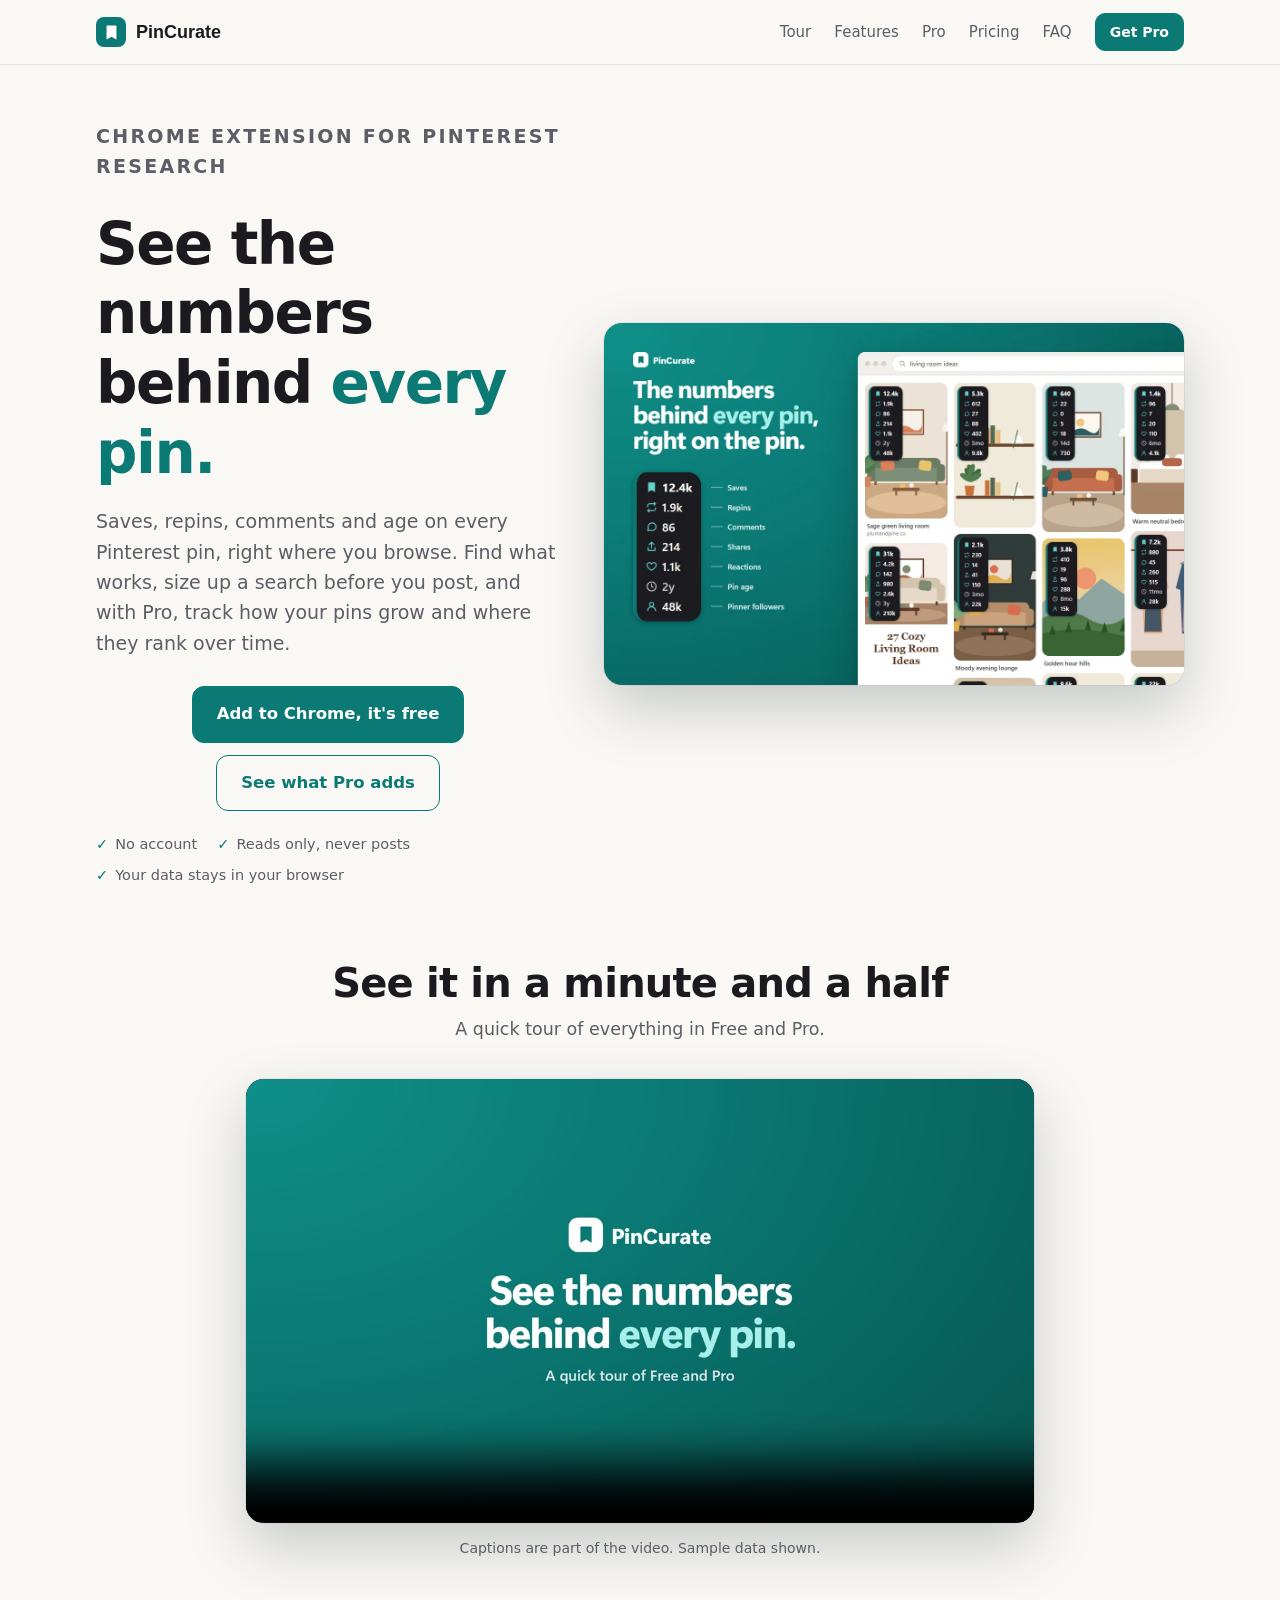
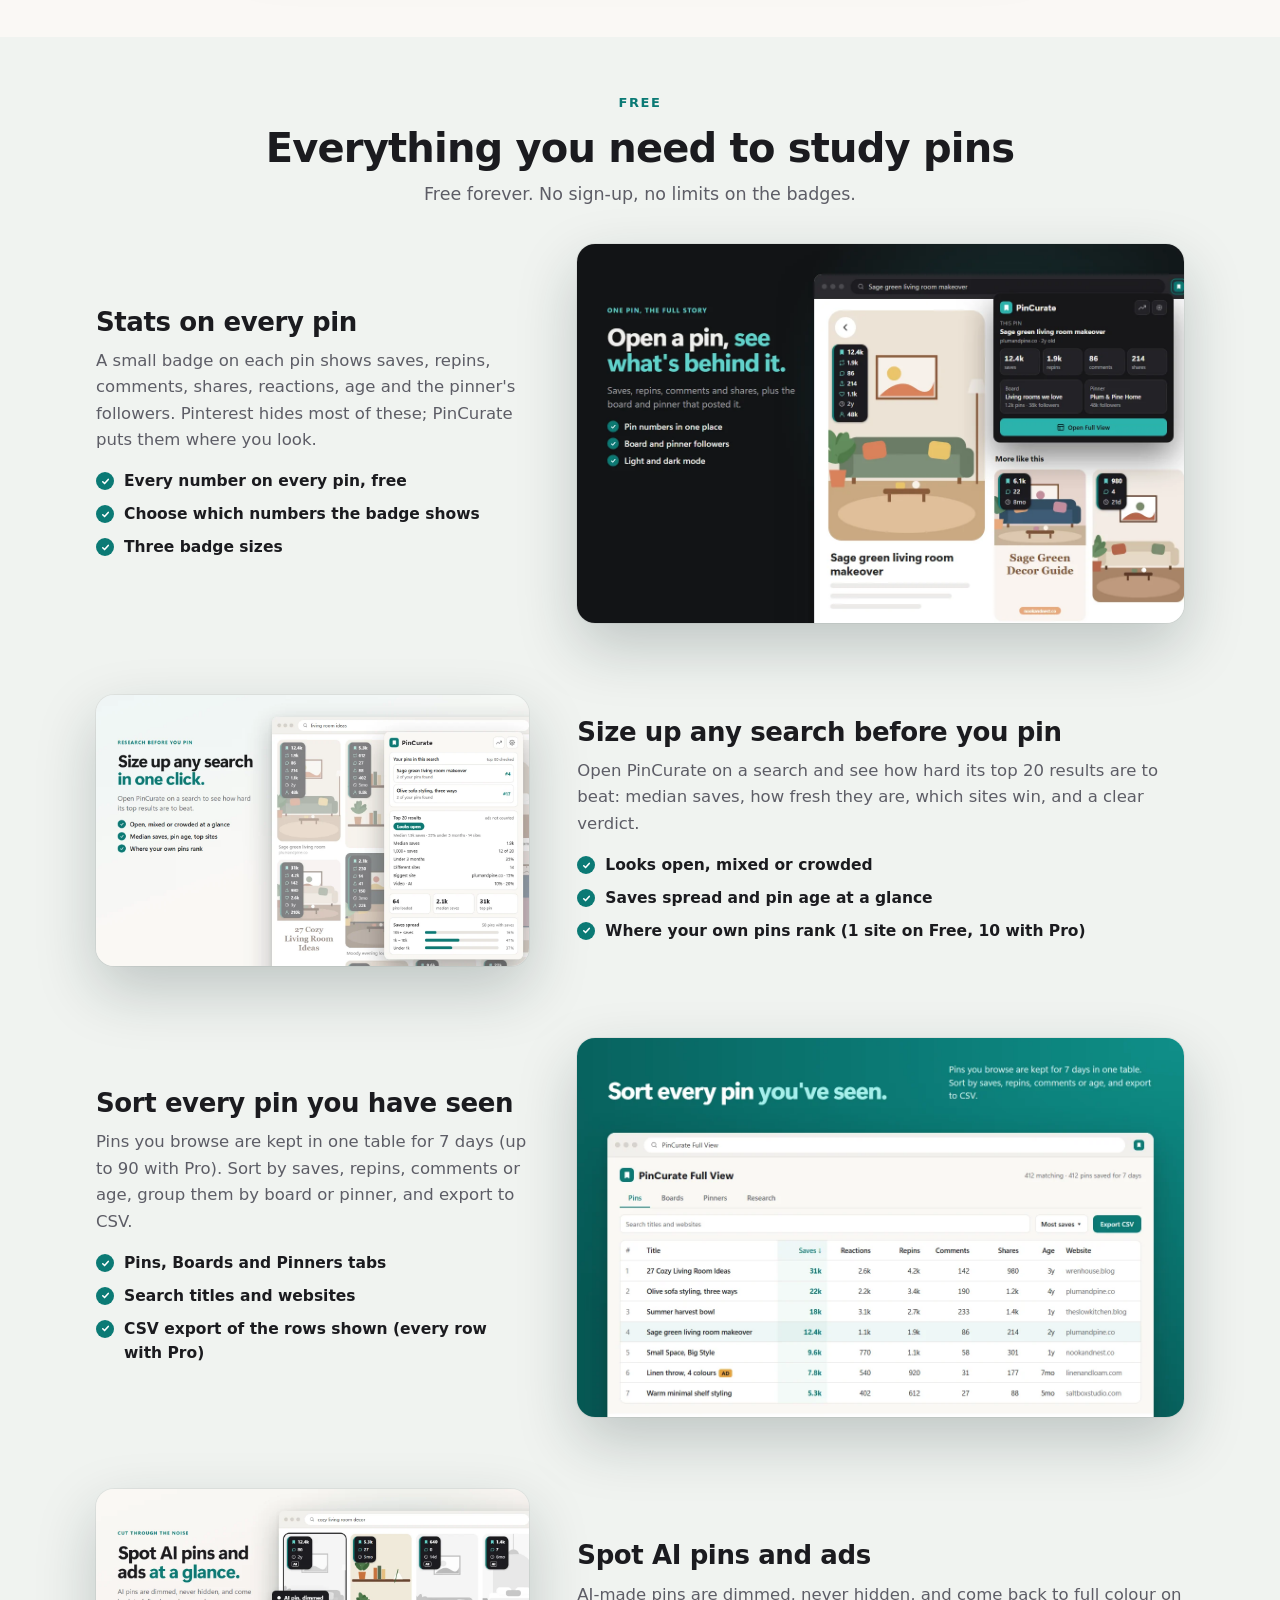
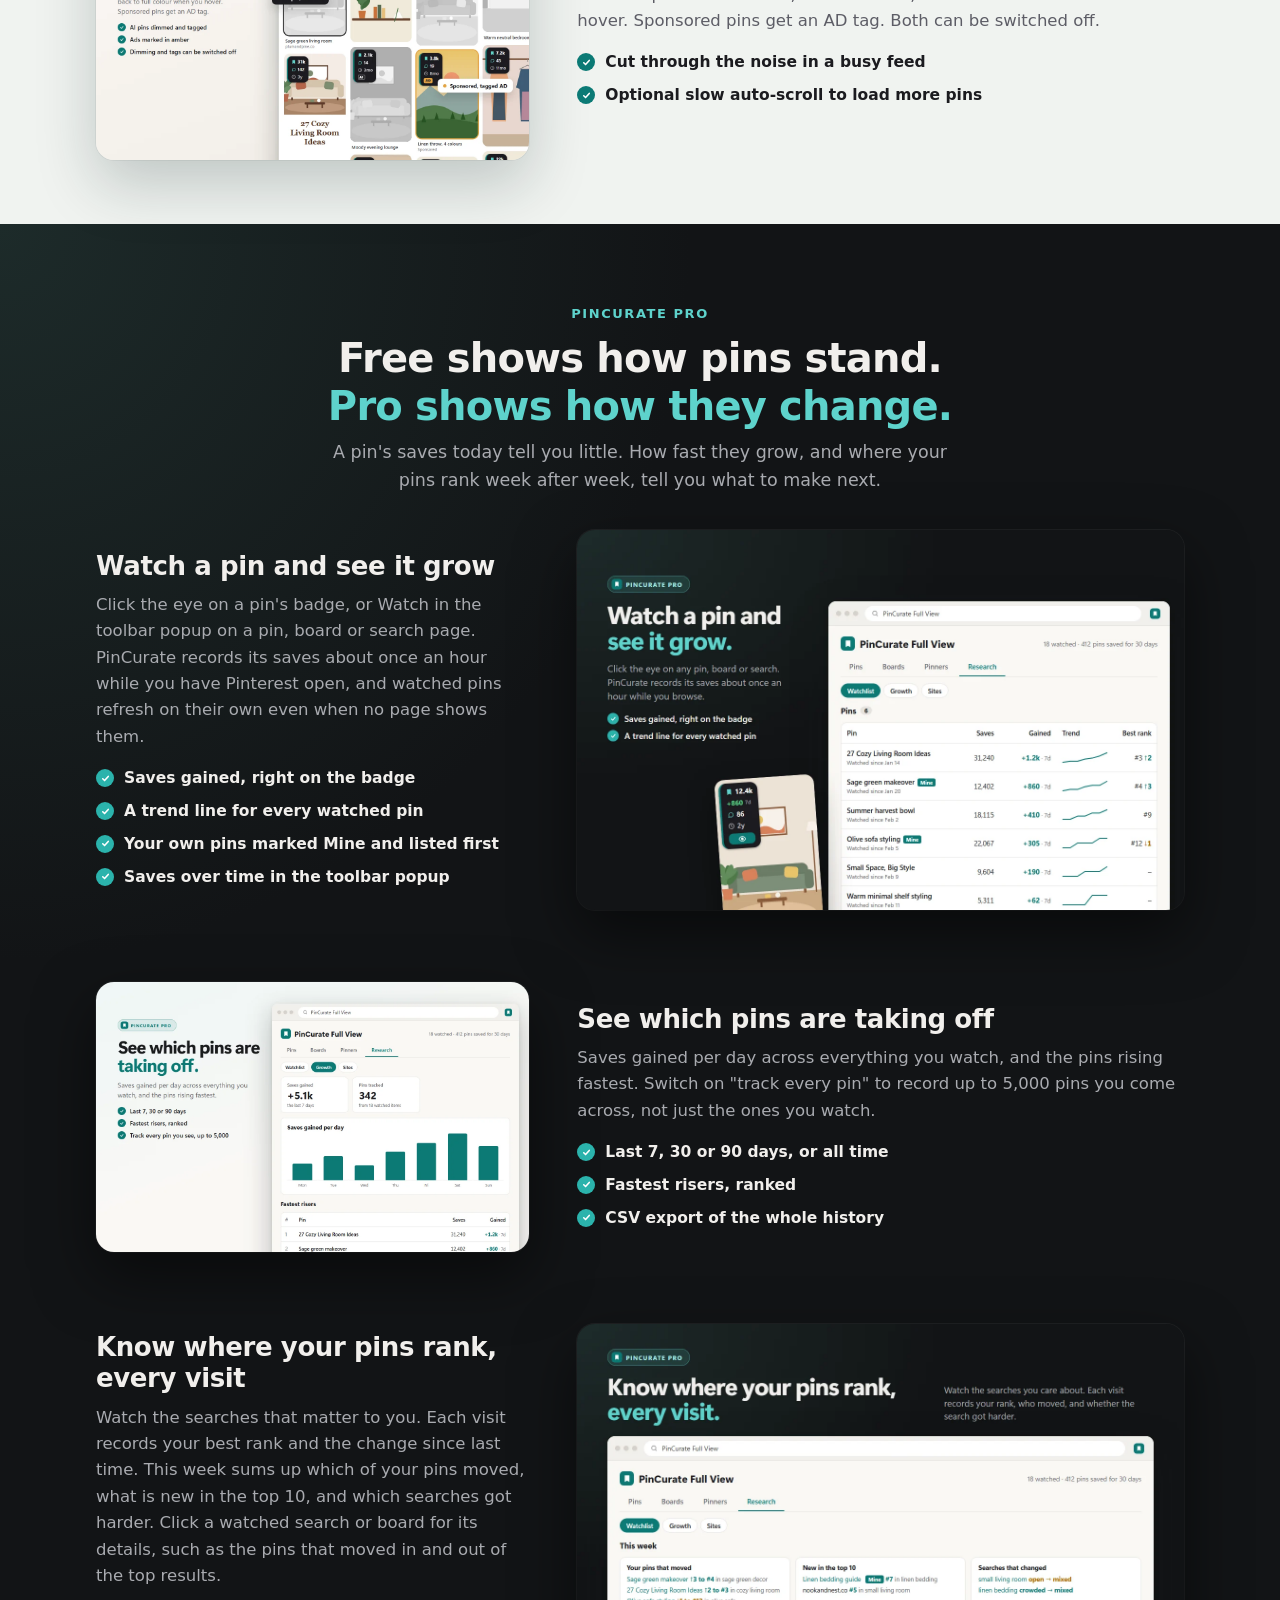
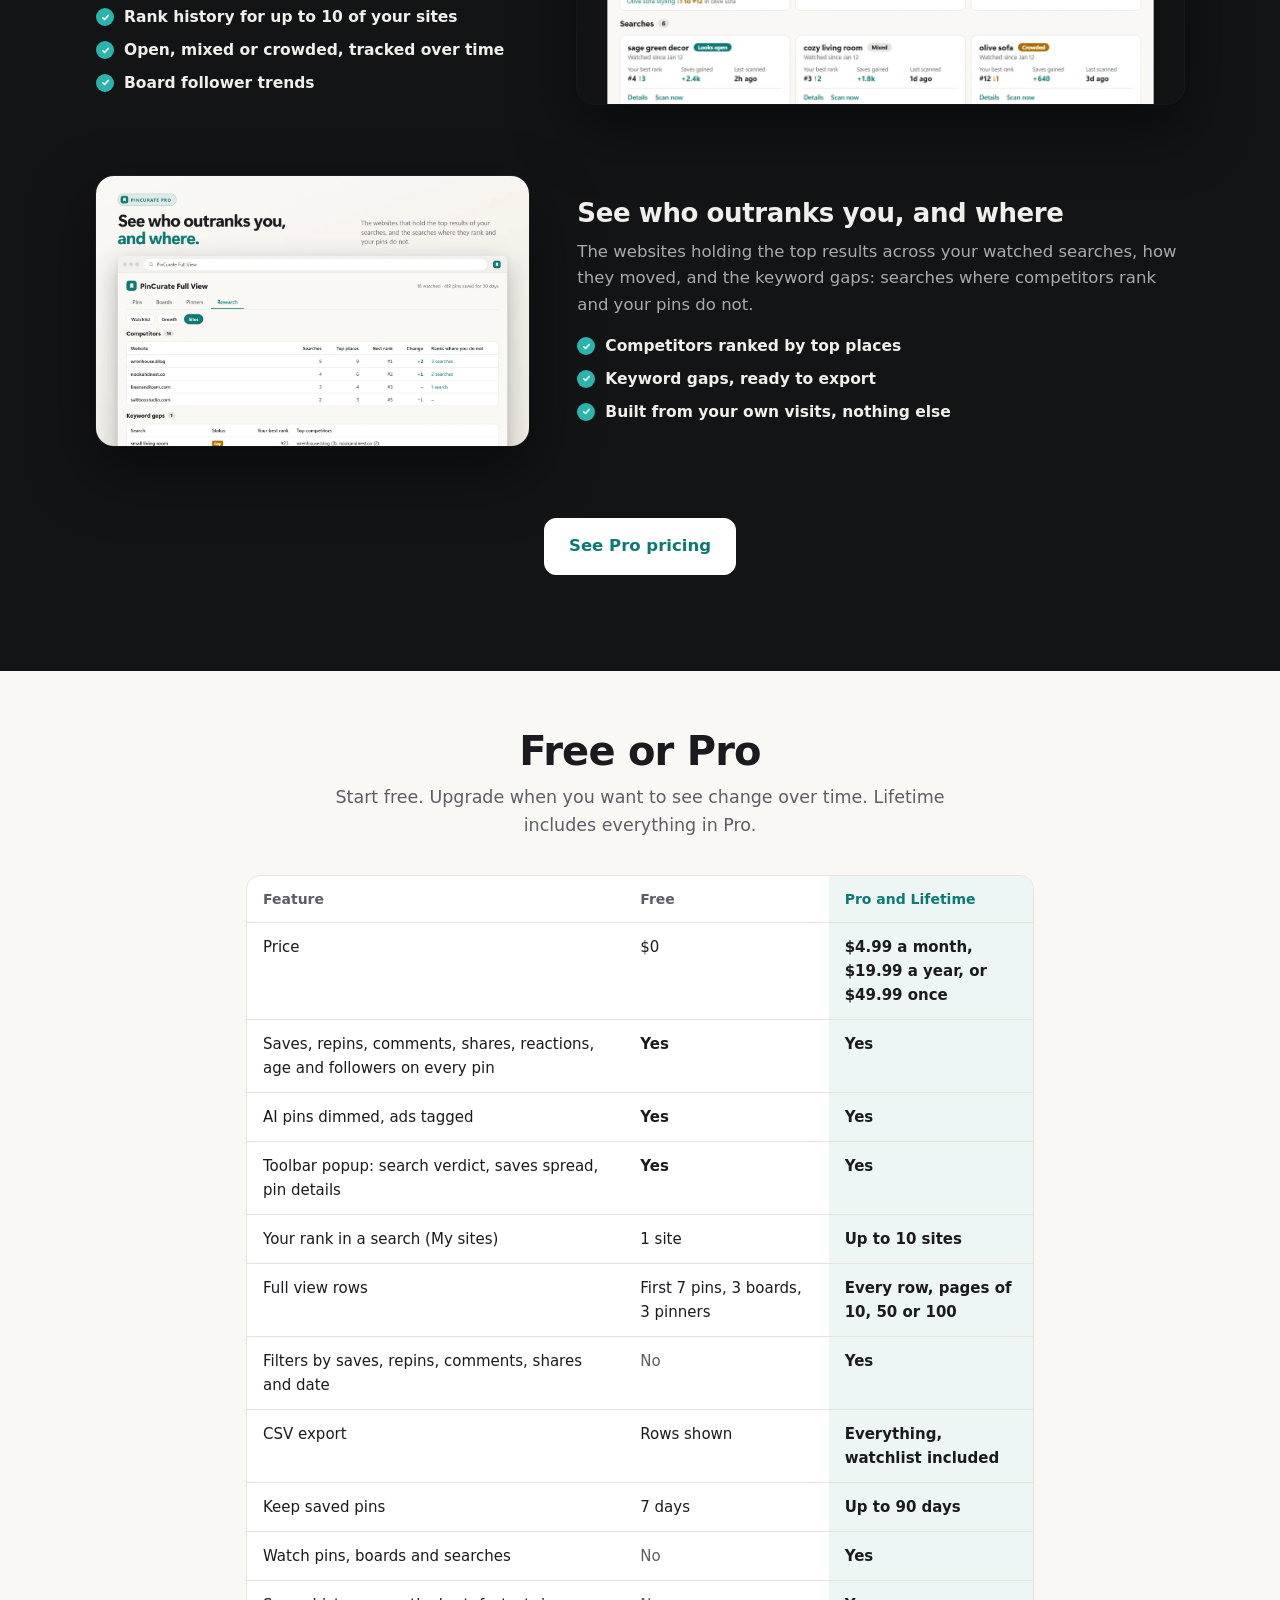
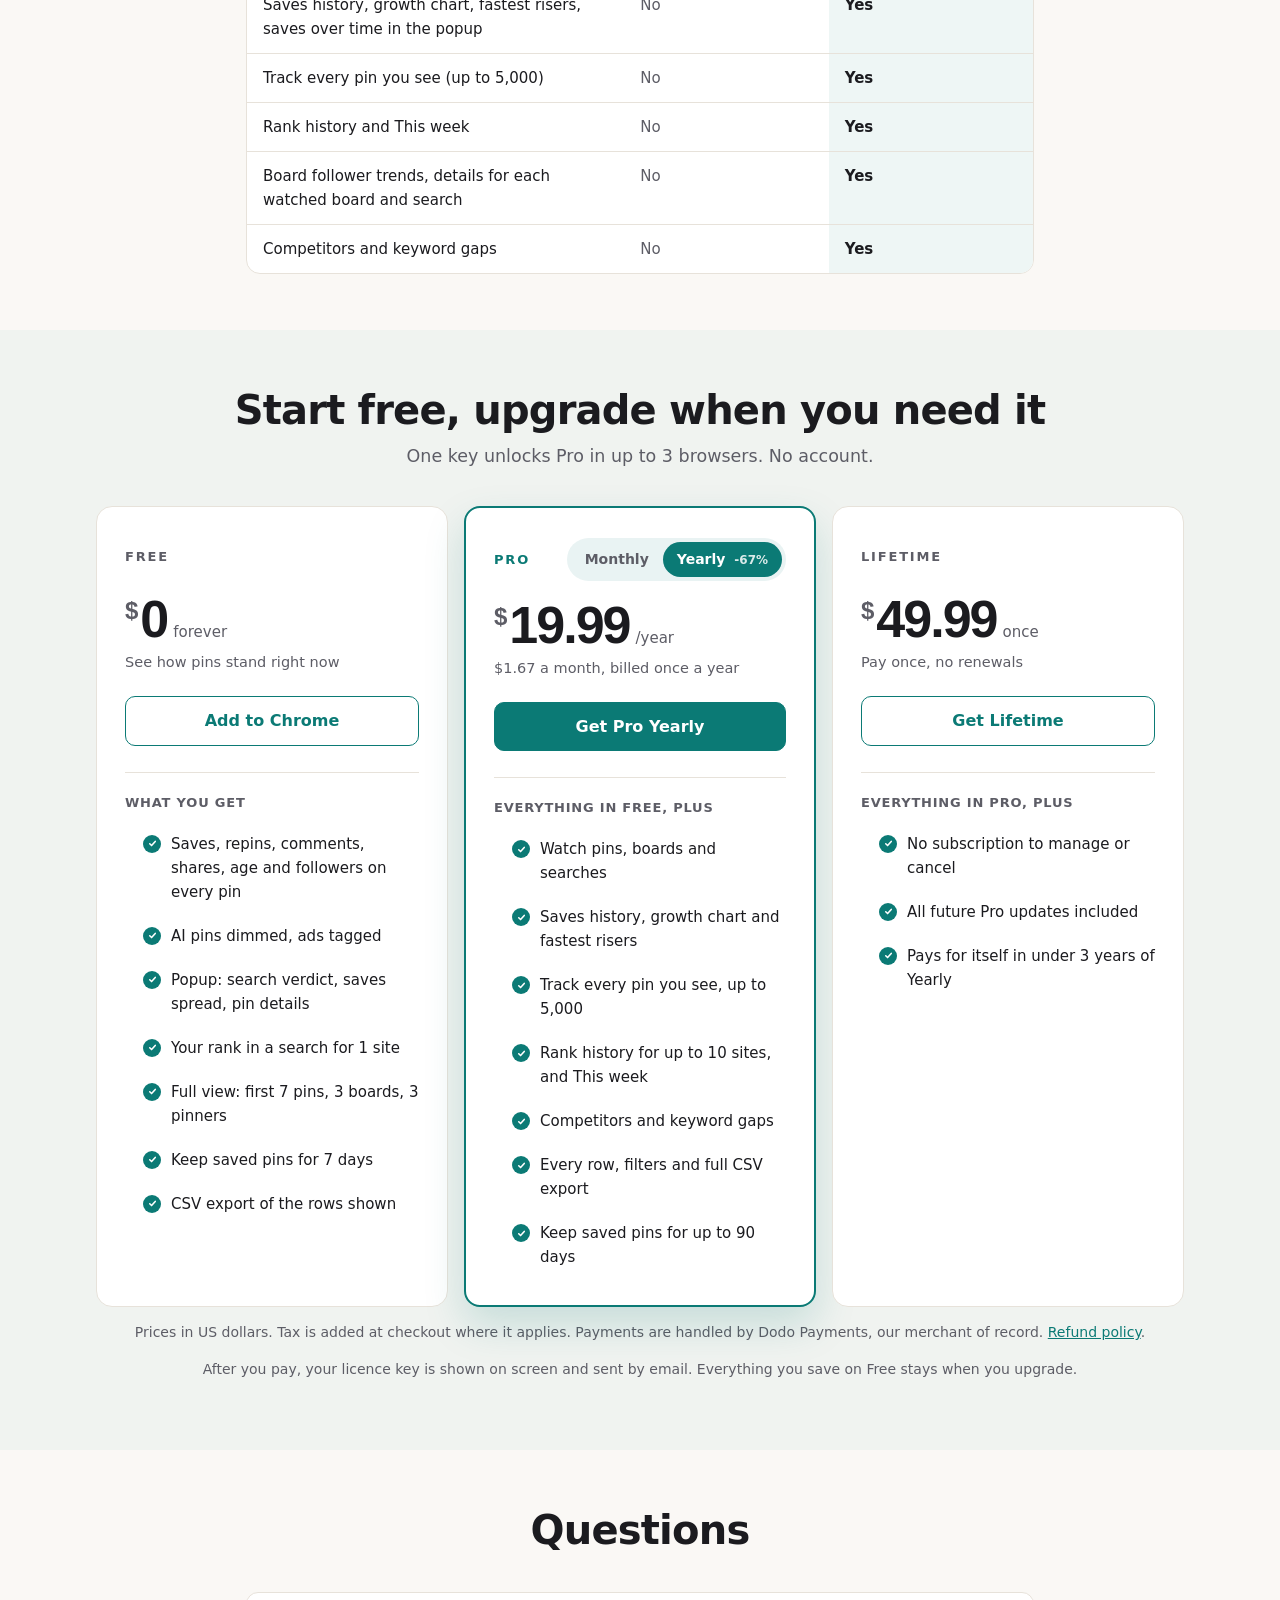
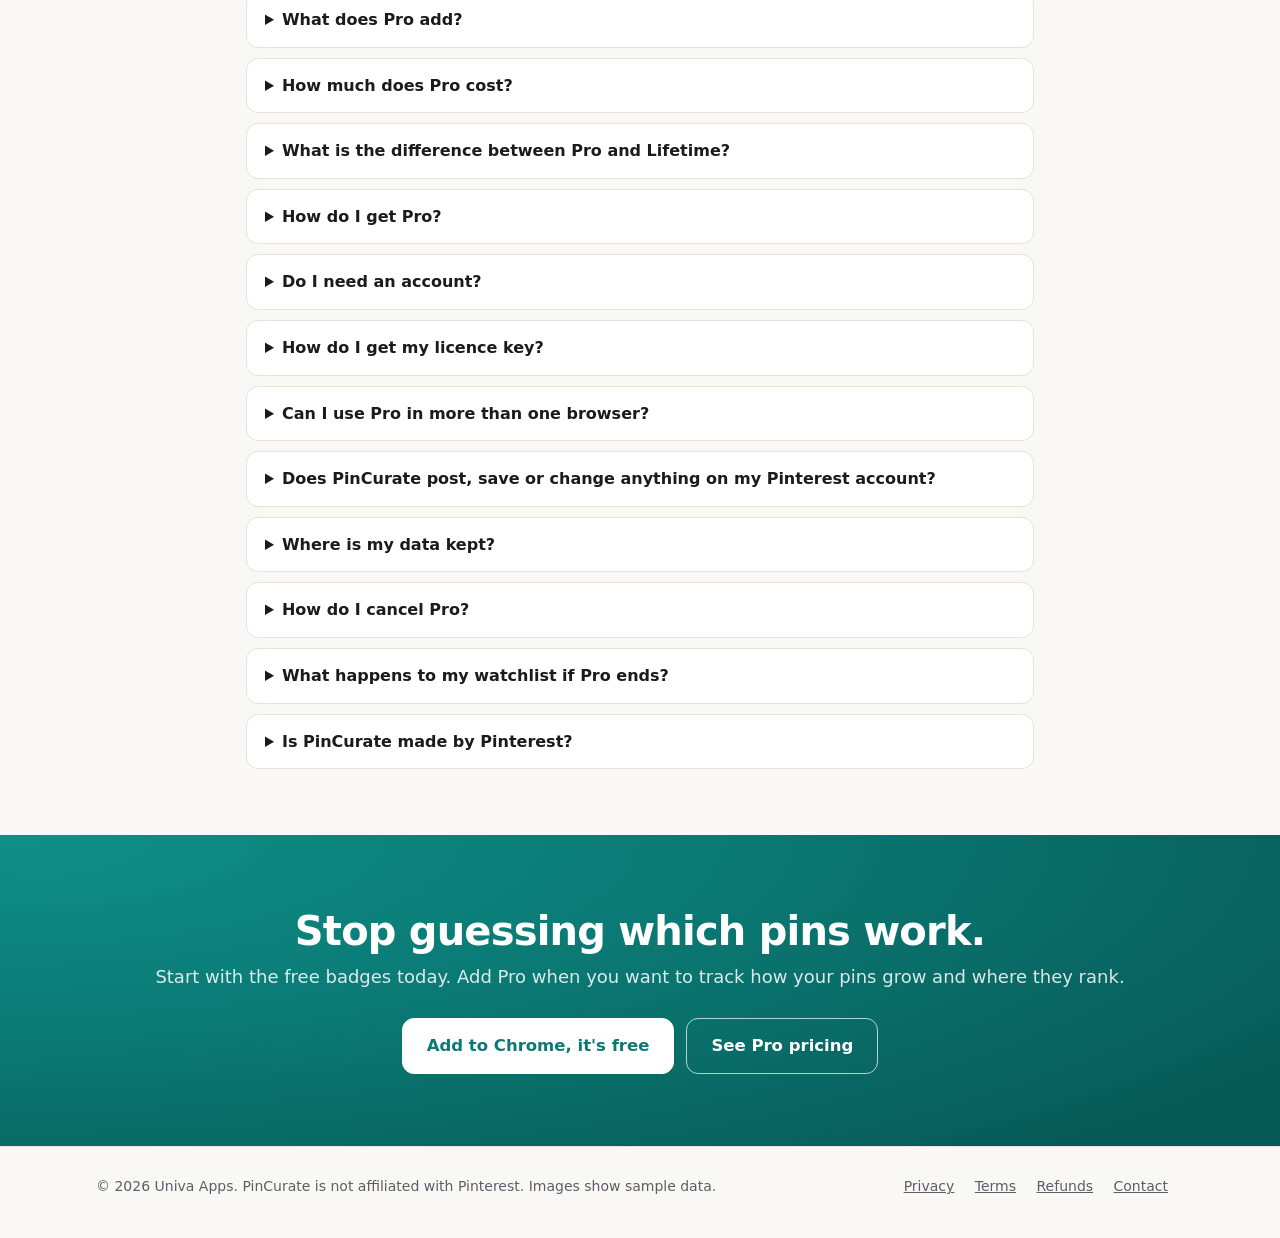
==== index.html @ b45f7610 "FAQ and compare table match the new pricing cards Table: Price row, Pro and Lifetime column. FAQ: co" ====
<!doctype html>
<html lang="en">
<head>
  <meta charset="utf-8">
  <meta name="viewport" content="width=device-width, initial-scale=1">
  <title>PinCurate: Pinterest pin stats, saves tracking and rank checker for Chrome</title>
  <meta name="description" content="See saves, repins, comments and age on every Pinterest pin. Sort what you find, size up any search, and with Pro track how pins grow and where yours rank. Chrome extension, no account.">
  <link rel="canonical" href="https://un1va.github.io/pincurate-site/">
  <meta name="theme-color" content="#0B7A75">
  <meta property="og:type" content="website">
  <meta property="og:site_name" content="PinCurate">
  <meta property="og:title" content="PinCurate: the numbers behind every Pinterest pin">
  <meta property="og:description" content="Saves, comments and age on every pin. Sort what you find, size up any search, and track how pins grow with Pro.">
  <meta property="og:url" content="https://un1va.github.io/pincurate-site/">
  <meta property="og:image" content="https://un1va.github.io/pincurate-site/img/og-image.jpg">
  <meta property="og:image:width" content="1200">
  <meta property="og:image:height" content="630">
  <meta property="og:image:alt" content="PinCurate badges showing saves, comments and age on three pins">
  <meta name="twitter:card" content="summary_large_image">
  <link rel="stylesheet" href="style.css?v=2">
  <link rel="icon" href="icon-128.png">
  <script type="application/ld+json">
  {
    "@context": "https://schema.org",
    "@type": "SoftwareApplication",
    "name": "PinCurate",
    "applicationCategory": "BrowserApplication",
    "operatingSystem": "Chrome",
    "description": "Chrome extension for Pinterest research: saves, repins, comments and age on every pin, a full research table, search insight, and with Pro, saves tracking, rank history and competitor research.",
    "image": "https://un1va.github.io/pincurate-site/img/og-image.jpg",
    "url": "https://un1va.github.io/pincurate-site/",
    "offers": { "@type": "Offer", "price": "0", "priceCurrency": "USD", "description": "Free version" },
    "publisher": { "@type": "Organization", "name": "Univa Apps" }
  }
  </script>
  <script type="application/ld+json">
  {
    "@context": "https://schema.org",
    "@type": "FAQPage",
    "mainEntity": [
      { "@type": "Question", "name": "What does PinCurate Pro add?", "acceptedAnswer": { "@type": "Answer", "text": "Pro shows how pins change over time. You can watch pins, boards and searches and PinCurate records their saves about once an hour while you browse. You get a growth chart, the fastest rising pins, your rank in watched searches on every visit, a weekly summary of what moved, and the competitors and keyword gaps across your searches. Pro also removes the free limits: every row in the full view, all filters, full CSV export, pins kept up to 90 days and up to 10 of your own sites." } },
      { "@type": "Question", "name": "How much does PinCurate Pro cost?", "acceptedAnswer": { "@type": "Answer", "text": "$4.99 a month or $19.99 a year ($1.67 a month), or $49.99 once for Lifetime. Prices are in US dollars; tax is added at checkout where it applies. Free stays free." } },
      { "@type": "Question", "name": "What is the difference between Pro and Lifetime?", "acceptedAnswer": { "@type": "Answer", "text": "Nothing in the features: Lifetime includes everything in Pro. You pay once instead of every month or year, there is no subscription to cancel, and all future Pro updates are included." } },
      { "@type": "Question", "name": "How do I get my licence key?", "acceptedAnswer": { "@type": "Answer", "text": "Right after you pay, the thank-you page shows your key, and Dodo Payments emails it to you as well. Paste it in PinCurate's settings under PinCurate Pro and click Apply." } },
      { "@type": "Question", "name": "Can I use Pro in more than one browser?", "acceptedAnswer": { "@type": "Answer", "text": "Yes. One key works in up to 3 browsers. To move it, click Remove key in the settings of the old browser first." } },
      { "@type": "Question", "name": "Do I need an account?", "acceptedAnswer": { "@type": "Answer", "text": "No. PinCurate has no account or sign-in. Pro is unlocked with a licence key that you paste into the extension's settings." } },
      { "@type": "Question", "name": "Does PinCurate post, save or change anything on my Pinterest account?", "acceptedAnswer": { "@type": "Answer", "text": "No. It only reads. It never posts, saves, follows, likes or changes anything." } },
      { "@type": "Question", "name": "Is PinCurate made by Pinterest?", "acceptedAnswer": { "@type": "Answer", "text": "No. PinCurate is an independent tool and is not affiliated with, endorsed by or sponsored by Pinterest." } }
    ]
  }
  </script>
  <script type="application/ld+json">
  {
    "@context": "https://schema.org",
    "@type": "VideoObject",
    "name": "PinCurate tour: Free and Pro",
    "description": "A captioned tour of PinCurate: pin badges, AI and ad tags, search insight, the full view, and the Pro watchlist, growth, rank tracking and competitor research.",
    "thumbnailUrl": "https://un1va.github.io/pincurate-site/img/pincurate-tour-poster.jpg",
    "contentUrl": "https://un1va.github.io/pincurate-site/img/pincurate-tour.mp4",
    "uploadDate": "2026-11-24",
    "duration": "PT1M35S"
  }
  </script>
</head>
<body>
  <header class="top">
    <div class="wrap">
      <a class="brand" href="./">
        <span class="logo"><svg viewBox="0 0 24 24"><path d="M6 2h12a1 1 0 0 1 1 1v19l-7-4-7 4V3a1 1 0 0 1 1-1z"/></svg></span>
        PinCurate
      </a>
      <nav>
        <a href="#tour">Tour</a>
        <a href="#features">Features</a>
        <a href="#pro">Pro</a>
        <a href="#pricing">Pricing</a>
        <a href="#faq">FAQ</a>
        <a class="btn sm" href="#pricing">Get Pro</a>
      </nav>
    </div>
  </header>

  <main>
    <!-- Hero -->
    <section class="hero">
      <div class="wrap hero-grid">
        <div class="hero-copy">
          <p class="kicker">Chrome extension for Pinterest research</p>
          <h1>See the numbers behind <span class="hl">every pin.</span></h1>
          <p class="hero-sub">Saves, repins, comments and age on every Pinterest pin, right where you browse. Find what works, size up a search before you post, and with Pro, track how your pins grow and where they rank over time.</p>
          <div class="actions">
            <a class="btn lg" href="https://chromewebstore.google.com/detail/pincurate-pin-stats-sort/bnkcbbmehafdncafeabkkjbchndgdljo" rel="noopener">Add to Chrome, it's free</a>
            <a class="btn lg ghost" href="#pro">See what Pro adds</a>
          </div>
          <ul class="trust">
            <li>No account</li>
            <li>Reads only, never posts</li>
            <li>Your data stays in your browser</li>
          </ul>
        </div>
        <figure class="hero-shot">
          <img src="img/shot1-badges.webp" width="1280" height="800" alt="PinCurate badges on a grid of pins, showing saves, repins, comments, shares, reactions, pin age and pinner followers">
        </figure>
      </div>
    </section>

    <!-- Video tour -->
    <section id="tour" class="tour">
      <div class="wrap narrow center">
        <h2>See it in a minute and a half</h2>
        <p class="lead">A quick tour of everything in Free and Pro.</p>
        <video class="tour-video" controls playsinline preload="none" width="1920" height="1080" poster="img/pincurate-tour-poster.jpg">
          <source src="img/pincurate-tour.mp4" type="video/mp4">
          Your browser cannot play this video. <a href="img/pincurate-tour.mp4">Download it</a>.
        </video>
        <p class="note">Captions are part of the video. Sample data shown.</p>
      </div>
    </section>

    <!-- Free features -->
    <section id="features" class="band">
      <div class="wrap">
        <p class="kicker center">Free</p>
        <h2>Everything you need to study pins</h2>
        <p class="lead">Free forever. No sign-up, no limits on the badges.</p>

        <div class="row">
          <div class="row-copy">
            <h3>Stats on every pin</h3>
            <p>A small badge on each pin shows saves, repins, comments, shares, reactions, age and the pinner's followers. Pinterest hides most of these; PinCurate puts them where you look.</p>
            <ul class="ticks"><li>Every number on every pin, free</li><li>Choose which numbers the badge shows</li><li>Three badge sizes</li></ul>
          </div>
          <img class="row-img" src="img/shot5-pin.webp" width="1280" height="800" loading="lazy" alt="A pin page with the PinCurate badge and the toolbar popup in dark mode showing saves, repins, comments, shares, board and pinner">
        </div>

        <div class="row flip">
          <div class="row-copy">
            <h3>Size up any search before you pin</h3>
            <p>Open PinCurate on a search and see how hard its top 20 results are to beat: median saves, how fresh they are, which sites win, and a clear verdict.</p>
            <ul class="ticks"><li>Looks open, mixed or crowded</li><li>Saves spread and pin age at a glance</li><li>Where your own pins rank (1 site on Free, 10 with Pro)</li></ul>
          </div>
          <img class="row-img" src="img/shot3-search.webp" width="1280" height="800" loading="lazy" alt="The PinCurate popup on a search showing your pins' rank, a Looks open verdict and the saves spread">
        </div>

        <div class="row">
          <div class="row-copy">
            <h3>Sort every pin you have seen</h3>
            <p>Pins you browse are kept in one table for 7 days (up to 90 with Pro). Sort by saves, repins, comments or age, group them by board or pinner, and export to CSV.</p>
            <ul class="ticks"><li>Pins, Boards and Pinners tabs</li><li>Search titles and websites</li><li>CSV export of the rows shown (every row with Pro)</li></ul>
          </div>
          <img class="row-img" src="img/shot4-fullview.webp" width="1280" height="800" loading="lazy" alt="The PinCurate full view, a table of pins sorted by most saves">
        </div>

        <div class="row flip">
          <div class="row-copy">
            <h3>Spot AI pins and ads</h3>
            <p>AI-made pins are dimmed, never hidden, and come back to full colour on hover. Sponsored pins get an AD tag. Both can be switched off.</p>
            <ul class="ticks"><li>Cut through the noise in a busy feed</li><li>Optional slow auto-scroll to load more pins</li></ul>
          </div>
          <img class="row-img" src="img/shot2-ai-ads.webp" width="1280" height="800" loading="lazy" alt="A grid of pins where AI pins are dimmed and tagged AI, and a sponsored pin is tagged AD">
        </div>
      </div>
    </section>

    <!-- Pro -->
    <section id="pro" class="pro-band">
      <div class="wrap">
        <p class="kicker center light">PinCurate Pro</p>
        <h2>Free shows how pins stand.<br><span class="hl">Pro shows how they change.</span></h2>
        <p class="lead">A pin's saves today tell you little. How fast they grow, and where your pins rank week after week, tell you what to make next.</p>

        <div class="row">
          <div class="row-copy">
            <h3>Watch a pin and see it grow</h3>
            <p>Click the eye on a pin's badge, or Watch in the toolbar popup on a pin, board or search page. PinCurate records its saves about once an hour while you have Pinterest open, and watched pins refresh on their own even when no page shows them.</p>
            <ul class="ticks"><li>Saves gained, right on the badge</li><li>A trend line for every watched pin</li><li>Your own pins marked Mine and listed first</li><li>Saves over time in the toolbar popup</li></ul>
          </div>
          <img class="row-img" src="img/pro1-watch.webp" width="1280" height="800" loading="lazy" alt="The Pro watchlist: watched pins with saves, saves gained in 7 days, a trend line and best rank">
        </div>

        <div class="row flip">
          <div class="row-copy">
            <h3>See which pins are taking off</h3>
            <p>Saves gained per day across everything you watch, and the pins rising fastest. Switch on "track every pin" to record up to 5,000 pins you come across, not just the ones you watch.</p>
            <ul class="ticks"><li>Last 7, 30 or 90 days, or all time</li><li>Fastest risers, ranked</li><li>CSV export of the whole history</li></ul>
          </div>
          <img class="row-img" src="img/pro2-growth.webp" width="1280" height="800" loading="lazy" alt="The Pro growth tab: saves gained per day as a bar chart and the fastest rising pins">
        </div>

        <div class="row">
          <div class="row-copy">
            <h3>Know where your pins rank, every visit</h3>
            <p>Watch the searches that matter to you. Each visit records your best rank and the change since last time. This week sums up which of your pins moved, what is new in the top 10, and which searches got harder. Click a watched search or board for its details, such as the pins that moved in and out of the top results.</p>
            <ul class="ticks"><li>Rank history for up to 10 of your sites</li><li>Open, mixed or crowded, tracked over time</li><li>Board follower trends</li></ul>
          </div>
          <img class="row-img" src="img/pro3-rank.webp" width="1280" height="800" loading="lazy" alt="The Pro watchlist This week panel and watched search cards with verdict, best rank and change">
        </div>

        <div class="row flip">
          <div class="row-copy">
            <h3>See who outranks you, and where</h3>
            <p>The websites holding the top results across your watched searches, how they moved, and the keyword gaps: searches where competitors rank and your pins do not.</p>
            <ul class="ticks"><li>Competitors ranked by top places</li><li>Keyword gaps, ready to export</li><li>Built from your own visits, nothing else</li></ul>
          </div>
          <img class="row-img" src="img/pro4-sites.webp" width="1280" height="800" loading="lazy" alt="The Pro sites tab with competitor websites and keyword gaps">
        </div>

        <p class="center"><a class="btn lg light" href="#pricing">See Pro pricing</a></p>
      </div>
    </section>

    <!-- Compare -->
    <section id="compare">
      <div class="wrap narrow">
        <h2>Free or Pro</h2>
        <p class="lead">Start free. Upgrade when you want to see change over time. Lifetime includes everything in Pro.</p>
        <div class="table-wrap">
          <table class="compare">
            <thead><tr><th>Feature</th><th>Free</th><th>Pro and Lifetime</th></tr></thead>
            <tbody>
              <tr><td>Price</td><td>$0</td><td class="y">$4.99 a month, $19.99 a year, or $49.99 once</td></tr>
              <tr><td>Saves, repins, comments, shares, reactions, age and followers on every pin</td><td class="y">Yes</td><td class="y">Yes</td></tr>
              <tr><td>AI pins dimmed, ads tagged</td><td class="y">Yes</td><td class="y">Yes</td></tr>
              <tr><td>Toolbar popup: search verdict, saves spread, pin details</td><td class="y">Yes</td><td class="y">Yes</td></tr>
              <tr><td>Your rank in a search (My sites)</td><td>1 site</td><td class="y">Up to 10 sites</td></tr>
              <tr><td>Full view rows</td><td>First 7 pins, 3 boards, 3 pinners</td><td class="y">Every row, pages of 10, 50 or 100</td></tr>
              <tr><td>Filters by saves, repins, comments, shares and date</td><td class="n">No</td><td class="y">Yes</td></tr>
              <tr><td>CSV export</td><td>Rows shown</td><td class="y">Everything, watchlist included</td></tr>
              <tr><td>Keep saved pins</td><td>7 days</td><td class="y">Up to 90 days</td></tr>
              <tr><td>Watch pins, boards and searches</td><td class="n">No</td><td class="y">Yes</td></tr>
              <tr><td>Saves history, growth chart, fastest risers, saves over time in the popup</td><td class="n">No</td><td class="y">Yes</td></tr>
              <tr><td>Track every pin you see (up to 5,000)</td><td class="n">No</td><td class="y">Yes</td></tr>
              <tr><td>Rank history and This week</td><td class="n">No</td><td class="y">Yes</td></tr>
              <tr><td>Board follower trends, details for each watched board and search</td><td class="n">No</td><td class="y">Yes</td></tr>
              <tr><td>Competitors and keyword gaps</td><td class="n">No</td><td class="y">Yes</td></tr>
            </tbody>
          </table>
        </div>
      </div>
    </section>

    <!-- Pricing -->
    <section id="pricing" class="band">
      <div class="wrap">
        <h2>Start free, upgrade when you need it</h2>
        <p class="lead">One key unlocks Pro in up to 3 browsers. No account.</p>
        <div class="plans">
          <div class="plan">
            <div class="plan-head"><h3 class="plan-name">Free</h3></div>
            <div class="price"><span class="cur">$</span>0<small>forever</small></div>
            <p class="plan-sub">See how pins stand right now</p>
            <a class="btn ghost" href="https://chromewebstore.google.com/detail/pincurate-pin-stats-sort/bnkcbbmehafdncafeabkkjbchndgdljo" rel="noopener">Add to Chrome</a>
            <p class="plan-inc">What you get</p>
            <ul class="ticks"><li>Saves, repins, comments, shares, age and followers on every pin</li><li>AI pins dimmed, ads tagged</li><li>Popup: search verdict, saves spread, pin details</li><li>Your rank in a search for 1 site</li><li>Full view: first 7 pins, 3 boards, 3 pinners</li><li>Keep saved pins for 7 days</li><li>CSV export of the rows shown</li></ul>
          </div>
          <div class="plan best">
            <div class="plan-head">
            <h3 class="plan-name">Pro</h3>
            <div class="bill" role="radiogroup" aria-label="Billing period">
              <input type="radio" name="bill" id="bill-m" aria-label="Monthly"><label for="bill-m">Monthly</label>
              <input type="radio" name="bill" id="bill-y" checked aria-label="Yearly"><label for="bill-y">Yearly <span class="save">-67%</span></label>
            </div>
            </div>
            <div class="price m"><span class="cur">$</span>4.99<small>/month</small></div>
            <div class="price y"><span class="cur">$</span>19.99<small>/year</small></div>
            <p class="plan-sub m">Billed every month, cancel any time</p>
            <p class="plan-sub y">$1.67 a month, billed once a year</p>
            <a class="btn m" href="https://checkout.dodopayments.com/buy/pdt_0NsmWvQBEldN6gdcdwa9f?quantity=1&amp;redirect_url=https%3A%2F%2Fun1va.github.io%2Fpincurate-site%2Fthanks.html" rel="noopener">Get Pro Monthly</a>
            <a class="btn y" href="https://checkout.dodopayments.com/buy/pdt_0NsmXXUZk5GZcd5uYXs3G?quantity=1&amp;redirect_url=https%3A%2F%2Fun1va.github.io%2Fpincurate-site%2Fthanks.html" rel="noopener">Get Pro Yearly</a>
            <p class="plan-inc">Everything in Free, plus</p>
            <ul class="ticks"><li>Watch pins, boards and searches</li><li>Saves history, growth chart and fastest risers</li><li>Track every pin you see, up to 5,000</li><li>Rank history for up to 10 sites, and This week</li><li>Competitors and keyword gaps</li><li>Every row, filters and full CSV export</li><li>Keep saved pins for up to 90 days</li></ul>
          </div>
          <div class="plan">
            <div class="plan-head"><h3 class="plan-name">Lifetime</h3></div>
            <div class="price"><span class="cur">$</span>49.99<small>once</small></div>
            <p class="plan-sub">Pay once, no renewals</p>
            <a class="btn ghost" href="https://checkout.dodopayments.com/buy/pdt_0NsmWnFhJmRgot8m1449M?quantity=1&amp;redirect_url=https%3A%2F%2Fun1va.github.io%2Fpincurate-site%2Fthanks.html" rel="noopener">Get Lifetime</a>
            <p class="plan-inc">Everything in Pro, plus</p>
            <ul class="ticks"><li>No subscription to manage or cancel</li><li>All future Pro updates included</li><li>Pays for itself in under 3 years of Yearly</li></ul>
          </div>
        </div>
        <p class="note center">Prices in US dollars. Tax is added at checkout where it applies. Payments are handled by Dodo Payments, our merchant of record. <a href="refund.html">Refund policy</a>.</p>
        <p class="note center">After you pay, your licence key is shown on screen and sent by email. Everything you save on Free stays when you upgrade.</p>
      </div>
    </section>

    <!-- FAQ -->
    <section id="faq">
      <div class="wrap narrow faq">
        <h2>Questions</h2>
        <p class="lead">&nbsp;</p>
        <details>
          <summary>What does Pro add?</summary>
          <p>Pro shows how pins change over time: watch pins, boards and searches, see saves gained and the fastest risers, your rank in watched searches on every visit, a weekly summary of what moved, and the competitors and keyword gaps across your searches. It also removes the free limits: every row, all filters, full CSV export, pins kept up to 90 days and up to 10 of your own sites.</p>
        </details>
        <details>
          <summary>How much does Pro cost?</summary>
          <p>$4.99 a month or $19.99 a year ($1.67 a month), or $49.99 once for Lifetime. Prices are in US dollars; tax is added at checkout where it applies. Free stays free.</p>
        </details>
        <details>
          <summary>What is the difference between Pro and Lifetime?</summary>
          <p>Nothing in the features: Lifetime includes everything in Pro. You pay once instead of every month or year, there is no subscription to cancel, and all future Pro updates are included.</p>
        </details>
        <details>
          <summary>How do I get Pro?</summary>
          <p>In Pricing above, choose Monthly or Yearly on the Pro card, or Lifetime, and pay on the Dodo Payments checkout page. Your licence key is shown on the next page and sent by email. Paste it in PinCurate, Settings, PinCurate Pro, and click Apply. Nothing you save on Free is lost when you upgrade.</p>
        </details>
        <details>
          <summary>Do I need an account?</summary>
          <p>No. PinCurate has no account or sign-in. Pro is unlocked with a licence key that you paste into the extension's settings.</p>
        </details>
        <details>
          <summary>How do I get my licence key?</summary>
          <p>Right after you pay, the thank-you page shows your key, and Dodo Payments emails it to you as well. Paste it in PinCurate's settings under PinCurate Pro and click Apply.</p>
        </details>
        <details>
          <summary>Can I use Pro in more than one browser?</summary>
          <p>Yes. One key works in up to 3 browsers. To move it, click Remove key in the settings of the old browser first.</p>
        </details>
        <details>
          <summary>Does PinCurate post, save or change anything on my Pinterest account?</summary>
          <p>No. It only reads. It never posts, saves, follows, likes or changes anything.</p>
        </details>
        <details>
          <summary>Where is my data kept?</summary>
          <p>In your browser's local extension storage, for the number of days you choose. You can delete it any time from the settings. See the <a href="privacy.html">privacy policy</a>.</p>
        </details>
        <details>
          <summary>How do I cancel Pro?</summary>
          <p>Use the link in your purchase email from Dodo Payments, or write to us. If you cancel at the end of the billing period, Pro stays active until then; if you cancel immediately, it ends right away. Lifetime is a one-time payment, so there is nothing to cancel.</p>
        </details>
        <details>
          <summary>What happens to my watchlist if Pro ends?</summary>
          <p>Nothing is deleted from your watchlist or growth history. Tracking stops, and everything comes back when you upgrade again.</p>
        </details>
        <details>
          <summary>Is PinCurate made by Pinterest?</summary>
          <p>No. PinCurate is an independent tool and is not affiliated with, endorsed by or sponsored by Pinterest.</p>
        </details>
      </div>
    </section>

    <!-- Final call -->
    <section class="cta-band">
      <div class="wrap center">
        <h2>Stop guessing which pins work.</h2>
        <p>Start with the free badges today. Add Pro when you want to track how your pins grow and where they rank.</p>
        <div class="actions">
          <a class="btn lg light" href="https://chromewebstore.google.com/detail/pincurate-pin-stats-sort/bnkcbbmehafdncafeabkkjbchndgdljo" rel="noopener">Add to Chrome, it's free</a>
          <a class="btn lg outline-light" href="#pricing">See Pro pricing</a>
        </div>
      </div>
    </section>
  </main>

  <footer>
    <div class="wrap">
      <p>© 2026 Univa Apps. PinCurate is not affiliated with Pinterest. Images show sample data.</p>
      <p>
        <a href="privacy.html">Privacy</a>
        <a href="terms.html">Terms</a>
        <a href="refund.html">Refunds</a>
        <a href="mailto:univa.apps@gmail.com">Contact</a>
      </p>
    </div>
  </footer>
</body>
</html>
---- style.css ----
:root {
  --teal: #0B7A75;
  --teal-dark: #08605c;
  --ink: #1B1B1F;
  --muted: #5d5d66;
  --paper: #FAF8F5;
  --card: #ffffff;
  --line: #e7e2da;
  --mint: #5ED3CC;
  --amber: #E8A33D;
}
@media (prefers-color-scheme: dark) {
  :root {
    --ink: #ECEAE6;
    --muted: #a3a3ad;
    --paper: #141417;
    --card: #1d1d22;
    --line: #2e2e35;
  }
}

* { box-sizing: border-box; }
html { -webkit-text-size-adjust: 100%; }
body {
  margin: 0;
  background: var(--paper);
  color: var(--ink);
  font: 16px/1.6 Inter, system-ui, -apple-system, "Segoe UI", Roboto, sans-serif;
}
h1, h2, h3 { font-family: "Space Grotesk", Inter, system-ui, sans-serif; line-height: 1.2; }
a { color: var(--teal); }
@media (prefers-color-scheme: dark) { a { color: var(--mint); } }

.wrap { max-width: 960px; margin: 0 auto; padding: 0 16px; }
.narrow { max-width: 720px; }

header.top { border-bottom: 1px solid var(--line); }
header.top .wrap { display: flex; align-items: center; justify-content: space-between; height: 64px; }
.brand { display: flex; align-items: center; gap: 10px; color: var(--ink); text-decoration: none; font-weight: 700; font-family: "Space Grotesk", Inter, sans-serif; font-size: 18px; }
.logo { display: inline-grid; place-items: center; width: 30px; height: 30px; border-radius: 8px; background: var(--teal); }
.logo svg { width: 17px; height: 17px; fill: #fff; }
nav a { margin-left: 18px; color: var(--muted); text-decoration: none; font-size: 15px; }
nav a:hover { color: var(--ink); }

.btn { display: inline-block; padding: 11px 20px; border-radius: 10px; background: var(--teal); color: #fff !important; text-decoration: none; font-weight: 600; border: 1px solid var(--teal); }
.btn:hover { background: var(--teal-dark); }
.btn.ghost { background: transparent; color: var(--teal) !important; }
@media (prefers-color-scheme: dark) { .btn.ghost { color: var(--mint) !important; border-color: var(--mint); } }

.hero { padding: 72px 0 56px; text-align: center; }
.hero h1 { font-size: clamp(32px, 6vw, 48px); margin: 0 0 16px; }
.hero p { font-size: 19px; color: var(--muted); max-width: 620px; margin: 0 auto 28px; }
.hero .actions { display: flex; gap: 12px; justify-content: center; flex-wrap: wrap; }
.note { font-size: 14px; color: var(--muted); margin-top: 14px; }


section { padding: 56px 0; }
section h2 { font-size: 30px; margin: 0 0 8px; text-align: center; }
section .lead { text-align: center; color: var(--muted); margin: 0 0 36px; }

.grid { display: grid; grid-template-columns: repeat(auto-fit, minmax(240px, 1fr)); gap: 16px; }
.feature { background: var(--card); border: 1px solid var(--line); border-radius: 14px; padding: 22px; }
.feature h3 { margin: 0 0 6px; font-size: 18px; }
.feature p { margin: 0; color: var(--muted); font-size: 15px; }

.plans { display: grid; grid-template-columns: repeat(auto-fit, minmax(250px, 1fr)); gap: 16px; align-items: start; }
.plan { position: relative; display: flex; flex-direction: column; background: var(--card); border: 1px solid var(--line); border-radius: 16px; padding: 26px; }
.plan .btn { text-align: center; }
.plan-sub { margin: 0; }
.ribbon { position: absolute; top: -12px; right: 20px; background: var(--teal); color: #fff; font-size: 12px; font-weight: 600; padding: 3px 10px; border-radius: 999px; }
.btn.soon { cursor: default; opacity: .75; }
.btn.soon:hover { background: var(--teal); }
.btn.ghost.soon:hover { background: transparent; }
.plan.pro { border: 2px solid var(--teal); }
.plan h3 { margin: 0; font-size: 20px; }
.price { font-size: 34px; font-weight: 700; font-family: "Space Grotesk", Inter, sans-serif; margin: 10px 0 2px; }
.price small { font-size: 15px; font-weight: 500; color: var(--muted); }
.plan ul { padding-left: 18px; margin: 16px 0 22px; }
.plan li { margin: 6px 0; font-size: 15px; }

.faq details { background: var(--card); border: 1px solid var(--line); border-radius: 12px; padding: 14px 18px; margin-bottom: 10px; }
.faq summary { cursor: pointer; font-weight: 600; }
.faq p { color: var(--muted); margin: 10px 0 0; }

.doc { padding: 48px 0 64px; }
.doc h1 { font-size: 36px; margin: 0 0 6px; }
.doc .updated { color: var(--muted); font-size: 14px; margin: 0 0 32px; }
.doc h2 { font-size: 21px; margin: 32px 0 8px; }
.doc li { margin: 6px 0; }

footer { border-top: 1px solid var(--line); padding: 28px 0 40px; color: var(--muted); font-size: 14px; }
footer .wrap { display: flex; flex-wrap: wrap; gap: 12px 24px; justify-content: space-between; }
footer a { color: var(--muted); margin-right: 16px; }
footer p { margin: 0; }

@media (max-width: 560px) {
  nav a:not(.btn) { display: none; }
  .hero { padding-top: 48px; }
}

/* ---------- Landing page ---------- */
.wrap { max-width: 1120px; }
.narrow { max-width: 820px; }
.center { text-align: center; }
.kicker { margin: 0 0 10px; color: var(--teal); font-weight: 700; font-size: 13px; letter-spacing: .12em; text-transform: uppercase; }
.kicker.light { color: var(--mint); }
.hl { color: var(--teal); }
@media (prefers-color-scheme: dark) { .hl, .kicker { color: var(--mint); } }
.btn.sm { padding: 7px 14px; font-size: 14px; margin-left: 18px; }
.btn.lg { padding: 14px 24px; font-size: 16.5px; border-radius: 12px; }
.btn.light { background: #fff; color: var(--teal) !important; border-color: #fff; }
.btn.outline-light { background: transparent; border-color: rgba(255,255,255,.7); }
.btn.outline-light:hover { background: rgba(255,255,255,.12); }

.hero { padding: 56px 0 48px; text-align: left; }
.hero-grid { display: grid; grid-template-columns: 1fr 1.25fr; gap: 44px; align-items: center; }
.hero h1 { font-size: clamp(36px, 5.2vw, 58px); letter-spacing: -1.5px; margin: 0 0 18px; }
.hero-sub { font-size: 19px; color: var(--muted); margin: 0 0 26px; }
.hero .actions { display: flex; gap: 12px; flex-wrap: wrap; }
.trust { list-style: none; display: flex; flex-wrap: wrap; gap: 8px 20px; padding: 0; margin: 22px 0 0; color: var(--muted); font-size: 14.5px; }
.trust li::before { content: '✓'; color: var(--teal); font-weight: 800; margin-right: 7px; }
.hero-shot { margin: 0; }
.hero-shot img, .row-img { display: block; width: 100%; height: auto; border-radius: 18px; box-shadow: 0 24px 60px rgba(20,40,40,.22), 0 0 0 1px rgba(0,0,0,.05); }

.band { background: color-mix(in srgb, var(--teal) 4%, var(--paper)); }
section h2 { font-size: clamp(28px, 3.6vw, 40px); letter-spacing: -.8px; }
section .lead { max-width: 640px; margin-left: auto; margin-right: auto; font-size: 17.5px; }
.row { display: grid; grid-template-columns: 1fr 1.4fr; gap: 48px; align-items: center; margin: 0 0 72px; }
.row:last-child { margin-bottom: 8px; }
.row.flip .row-copy { order: 2; }
.row-copy h3 { font-size: 26px; margin: 0 0 10px; letter-spacing: -.4px; }
.row-copy p { color: var(--muted); margin: 0 0 16px; font-size: 16.5px; }
.ticks { list-style: none; padding: 0; margin: 0; display: flex; flex-direction: column; gap: 8px; }
.ticks li { position: relative; padding-left: 28px; font-weight: 600; font-size: 15.5px; }
.ticks li::before { content: ''; position: absolute; left: 0; top: 3px; width: 18px; height: 18px; border-radius: 50%; background: var(--teal) center/11px no-repeat url("data:image/svg+xml,%3Csvg xmlns='http://www.w3.org/2000/svg' viewBox='0 0 24 24' fill='none' stroke='white' stroke-width='3.4' stroke-linecap='round' stroke-linejoin='round'%3E%3Cpath d='M6 12.5l4 4 8-9'/%3E%3C/svg%3E"); }

.pro-band { background: radial-gradient(90% 60% at 0% 0%, #1d2b2a 0%, #121416 60%); color: #f1efec; padding: 80px 0; }
.pro-band .lead, .pro-band .row-copy p { color: #a9abb0; }
.pro-band .hl { color: var(--mint); }
.pro-band .ticks li::before { background-color: #2bb3ac; }
.pro-band .row-img { box-shadow: 0 24px 60px rgba(0,0,0,.5), 0 0 0 1px rgba(255,255,255,.06); }

.table-wrap { overflow-x: auto; }
table.compare { width: 100%; border-collapse: separate; border-spacing: 0; background: var(--card); border: 1px solid var(--line); border-radius: 14px; overflow: hidden; font-size: 15px; }
.compare th, .compare td { padding: 12px 16px; border-bottom: 1px solid var(--line); text-align: left; vertical-align: top; }
.compare tr:last-child td { border-bottom: 0; }
.compare th { font-size: 14px; color: var(--muted); }
.compare th:nth-child(3), .compare td:nth-child(3) { background: color-mix(in srgb, var(--teal) 7%, var(--card)); }
.compare th:nth-child(3) { color: var(--teal); }
.compare td.y { font-weight: 600; }
.compare td.n { color: var(--muted); }
.compare td:nth-child(2), .compare td:nth-child(3) { width: 26%; }

.plans { grid-template-columns: repeat(3, 1fr); align-items: stretch; }
.plan { padding: 30px 28px; }
.plan.best { border: 2px solid var(--teal); box-shadow: 0 18px 40px rgba(11,122,117,.18); }
.plan .plan-name { margin: 0; font: 700 13px/1 Inter, system-ui, sans-serif; letter-spacing: .14em; text-transform: uppercase; color: var(--muted); }
.plan.best .plan-name { color: var(--teal); }
.plan .price { display: flex; align-items: baseline; margin: 18px 0 6px; font: 700 52px/1 "Space Grotesk", Inter, sans-serif; letter-spacing: -2px; font-variant-numeric: tabular-nums; }
.price .cur { align-self: flex-start; margin: 6px 2px 0 0; font-size: 24px; letter-spacing: 0; color: var(--muted); }
.plan .price small { margin-left: 6px; font: 500 15px Inter, system-ui, sans-serif; letter-spacing: 0; color: var(--muted); }
.plan-sub { color: var(--muted); font-size: 14.5px; margin: 0 0 22px; min-height: 1.6em; }
.plan-inc { margin: 26px 0 12px; padding-top: 20px; border-top: 1px solid var(--line); font-size: 13px; font-weight: 700; letter-spacing: .06em; text-transform: uppercase; color: var(--muted); }
.plan .ticks { margin: 0; }
.plan .ticks li { font-weight: 500; font-size: 15px; }
.plan-head { display: flex; align-items: center; justify-content: space-between; gap: 10px; min-height: 38px; }
.bill { display: inline-flex; padding: 4px; border-radius: 999px; background: color-mix(in srgb, var(--teal) 9%, var(--card)); }
.bill input { position: absolute; opacity: 0; pointer-events: none; }
.bill label { padding: 6px 14px; border-radius: 999px; font-size: 14px; font-weight: 600; color: var(--muted); cursor: pointer; }
.bill input:checked + label { background: var(--teal); color: #fff; }
.bill input:focus-visible + label { outline: 2px solid var(--teal); outline-offset: 2px; }
.bill .save { margin-left: 4px; font-size: 12px; opacity: .85; }
.plan:has(#bill-y:checked) .m, .plan:has(#bill-m:checked) .y { display: none; }

.cta-band { background: radial-gradient(120% 140% at 0% 0%, #0f8f88 0%, #0b7a75 45%, #075a56 100%); color: #fff; padding: 72px 0; }
.cta-band h2 { color: #fff; }
.cta-band p { color: rgba(255,255,255,.85); font-size: 18px; margin: 0 0 26px; }
.cta-band .actions { display: flex; gap: 12px; justify-content: center; flex-wrap: wrap; }

.tour { padding: 24px 0 64px; }
.tour-video { display: block; width: 100%; height: auto; border-radius: 18px; background: #0e1112; box-shadow: 0 24px 60px rgba(20,40,40,.22), 0 0 0 1px rgba(0,0,0,.05); }

@media (max-width: 860px) {
  .hero-grid, .row { grid-template-columns: 1fr; gap: 26px; }
  .row.flip .row-copy { order: 0; }
  .row { margin-bottom: 52px; }
  .plans { grid-template-columns: 1fr; }
  .btn.sm { display: none; }
}
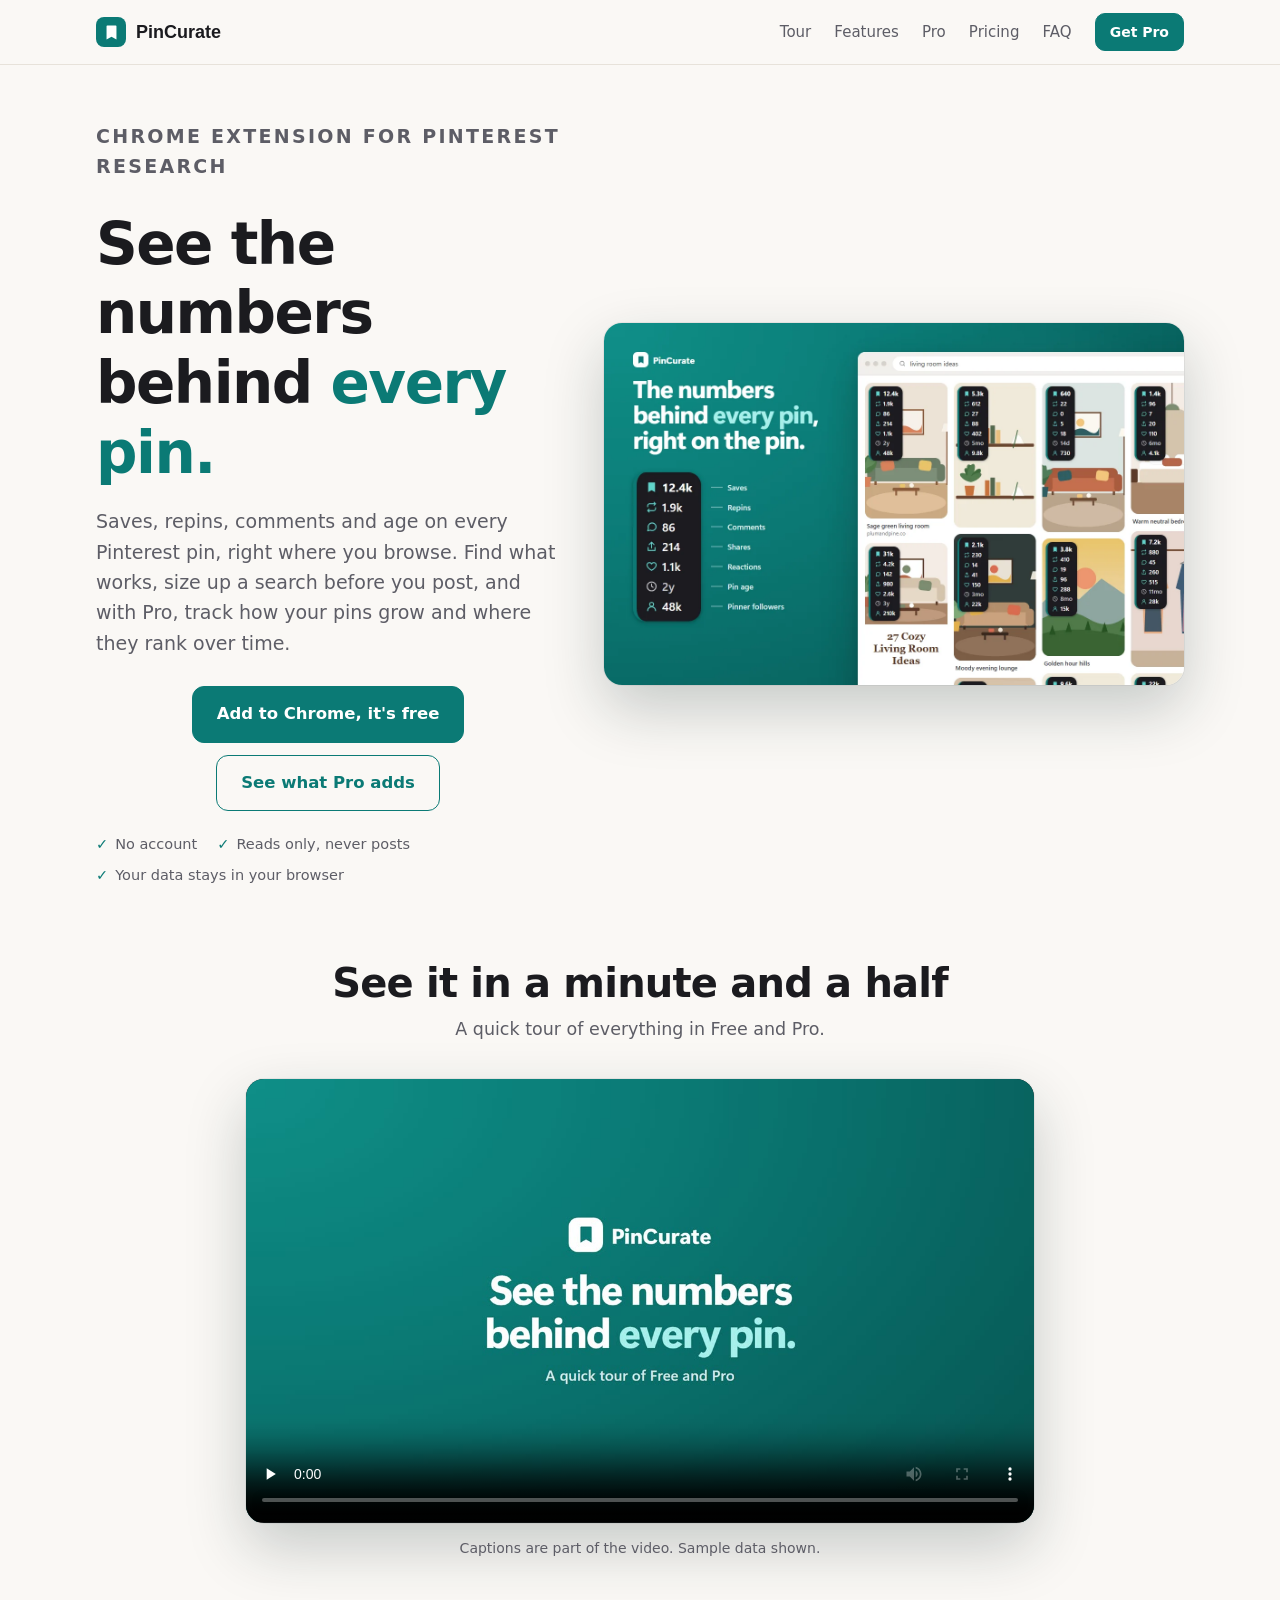
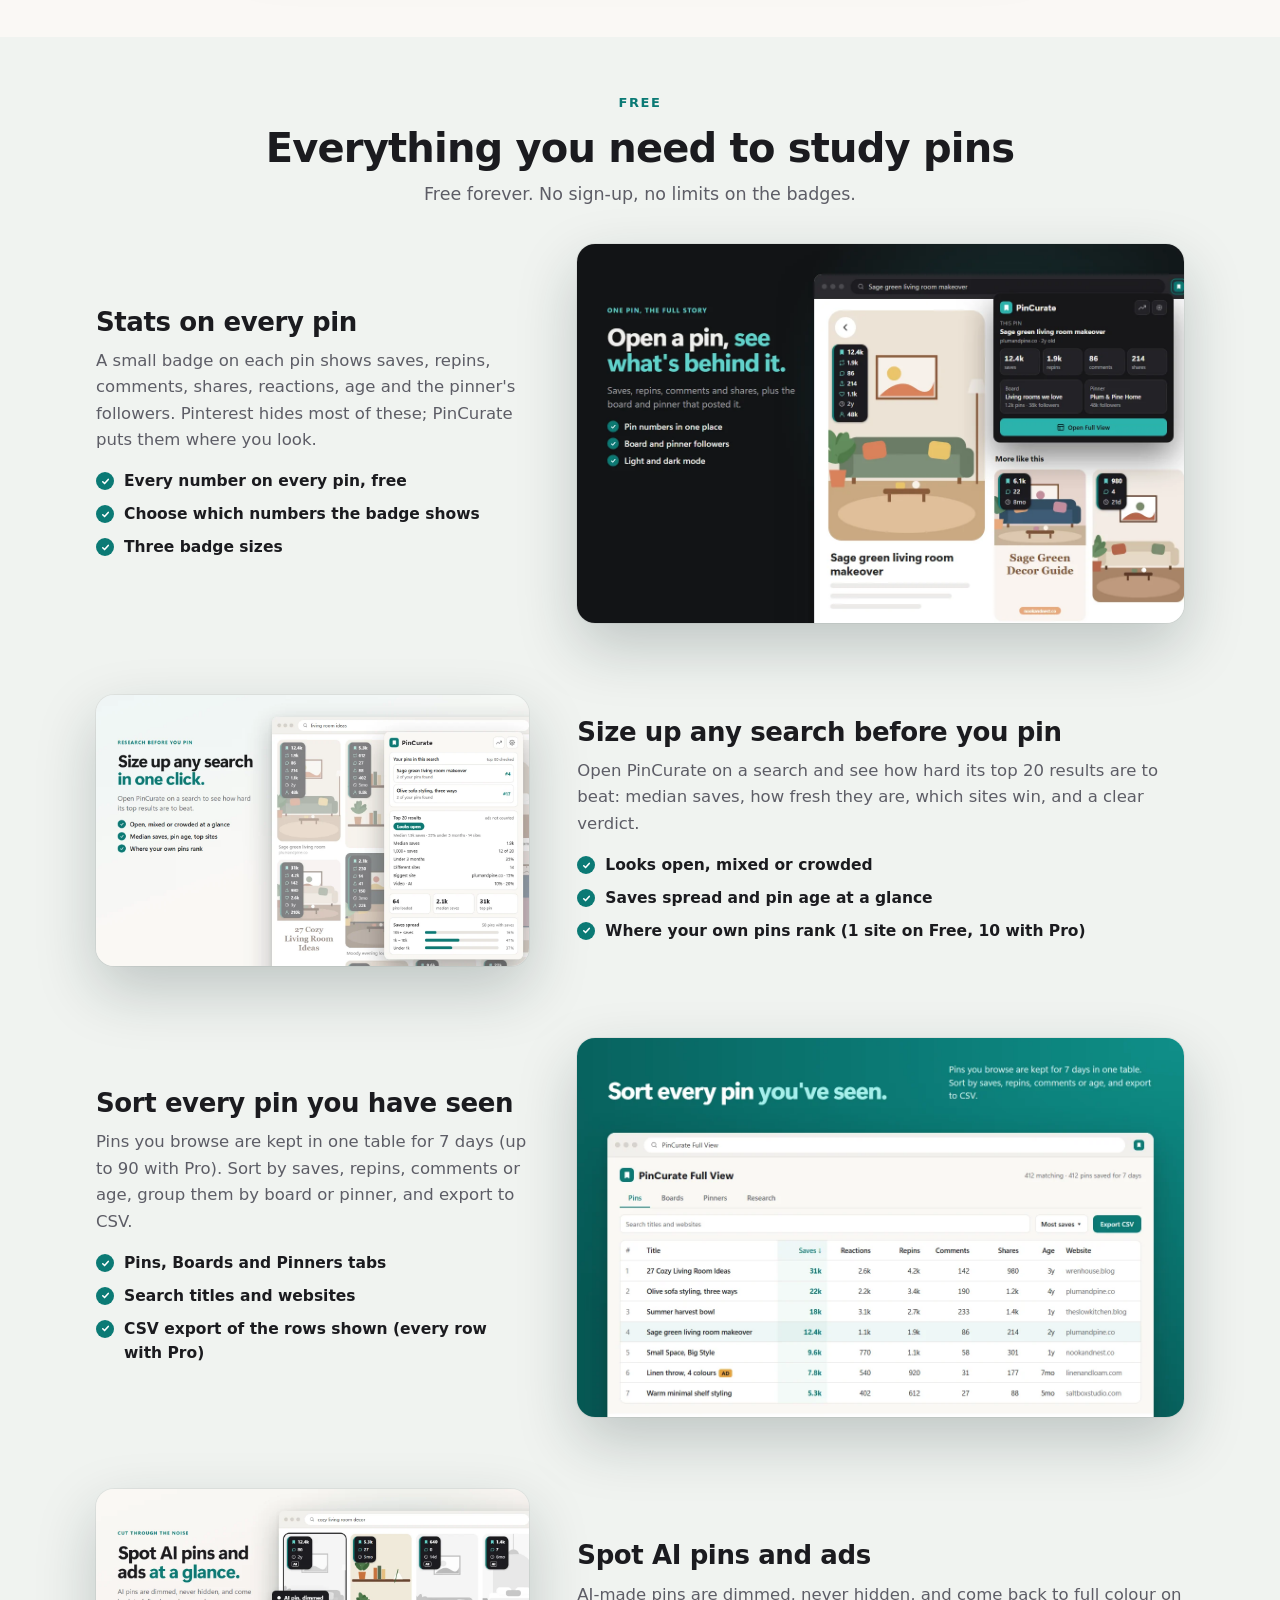
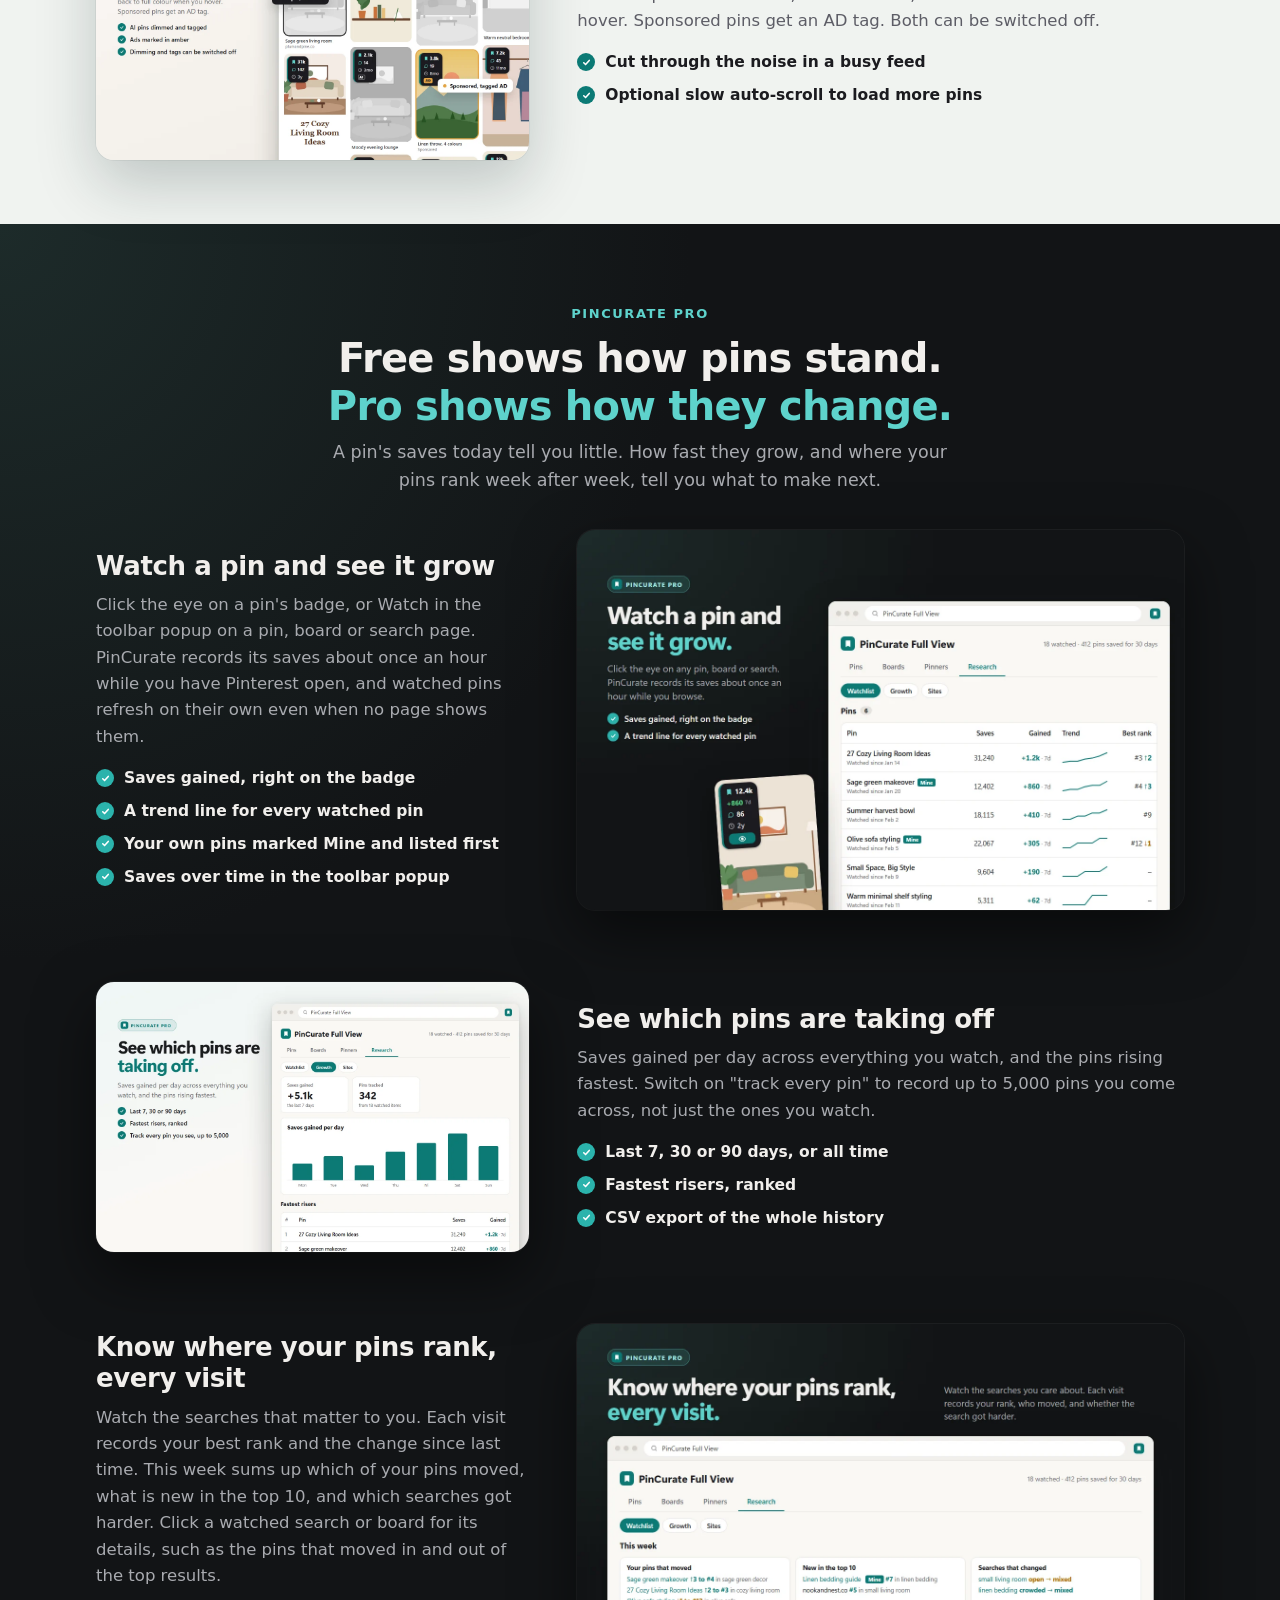
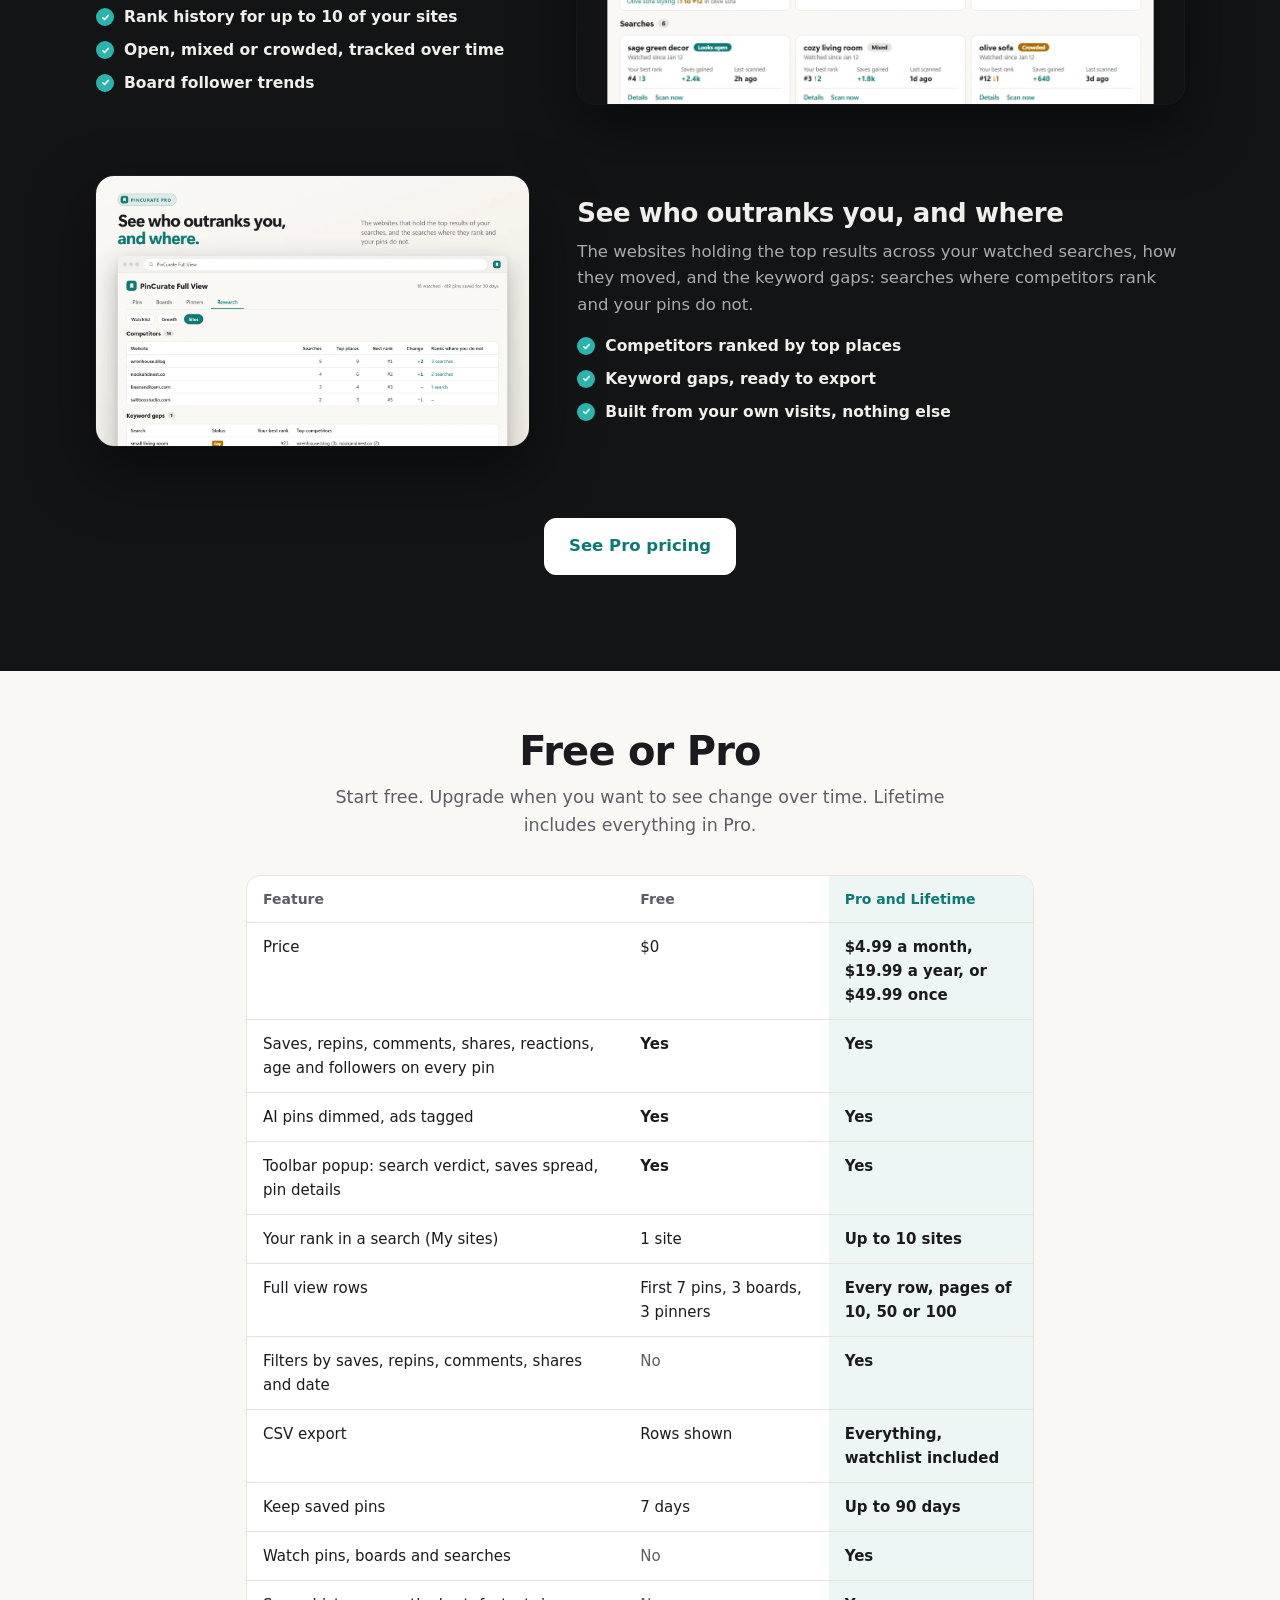
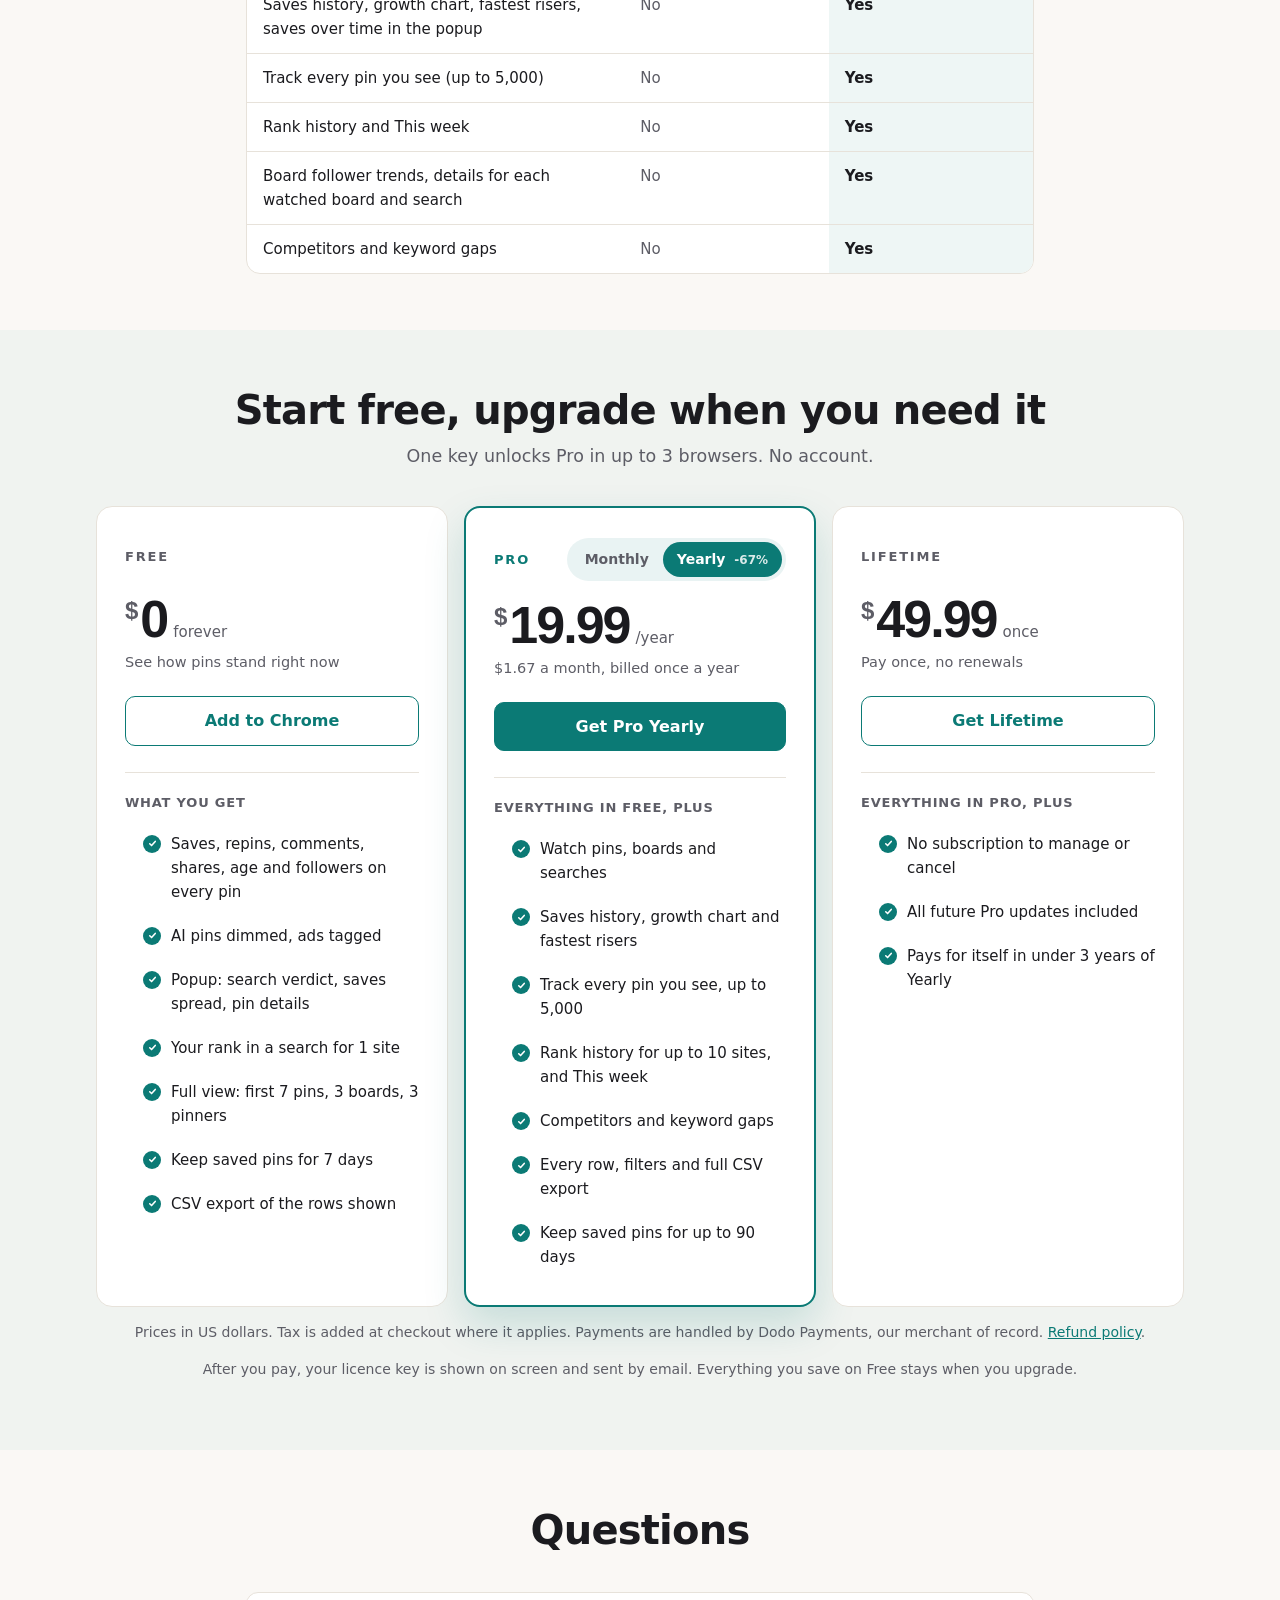
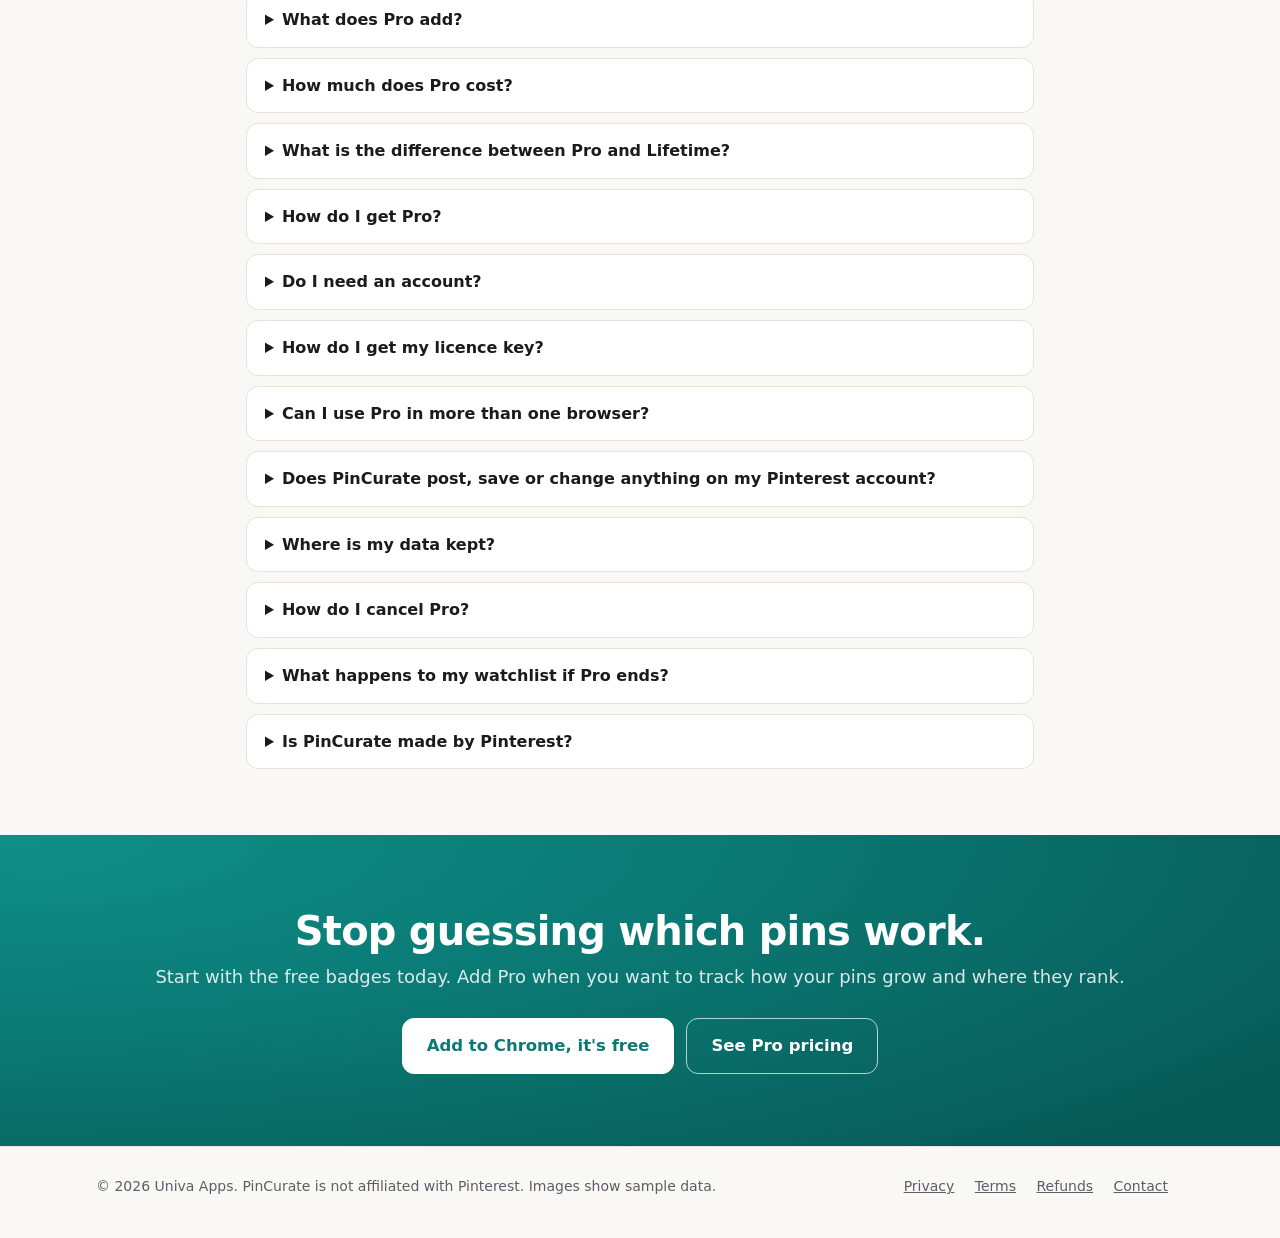
==== commit c18ba438: "Hero and closing Add to Chrome buttons go to #pricing Co-Authored-By: Claude Opus 5.5 <noreply@anthr" ====
--- a/index.html
+++ b/index.html
@@ -29,7 +29,12 @@
     "description": "Chrome extension for Pinterest research: saves, repins, comments and age on every pin, a full research table, search insight, and with Pro, saves tracking, rank history and competitor research.",
     "image": "https://un1va.github.io/pincurate-site/img/og-image.jpg",
     "url": "https://un1va.github.io/pincurate-site/",
-    "offers": { "@type": "Offer", "price": "0", "priceCurrency": "USD", "description": "Free version" },
+    "offers": [
+      { "@type": "Offer", "name": "Free", "price": "0", "priceCurrency": "USD", "description": "Free version" },
+      { "@type": "Offer", "name": "Pro Monthly", "price": "4.99", "priceCurrency": "USD", "url": "https://un1va.github.io/pincurate-site/#pricing", "description": "Everything in Pro, billed monthly" },
+      { "@type": "Offer", "name": "Pro Yearly", "price": "19.99", "priceCurrency": "USD", "url": "https://un1va.github.io/pincurate-site/#pricing", "description": "Everything in Pro, billed yearly" },
+      { "@type": "Offer", "name": "Lifetime", "price": "49.99", "priceCurrency": "USD", "url": "https://un1va.github.io/pincurate-site/#pricing", "description": "Everything in Pro, paid once" }
+    ],
     "publisher": { "@type": "Organization", "name": "Univa Apps" }
   }
   </script>
@@ -57,7 +62,7 @@
     "description": "A captioned tour of PinCurate: pin badges, AI and ad tags, search insight, the full view, and the Pro watchlist, growth, rank tracking and competitor research.",
     "thumbnailUrl": "https://un1va.github.io/pincurate-site/img/pincurate-tour-poster.jpg",
     "contentUrl": "https://un1va.github.io/pincurate-site/img/pincurate-tour.mp4",
-    "uploadDate": "2026-11-24",
+    "uploadDate": "2026-11-24T00:00:00+00:00",
     "duration": "PT1M35S"
   }
   </script>
@@ -89,7 +94,7 @@
           <h1>See the numbers behind <span class="hl">every pin.</span></h1>
           <p class="hero-sub">Saves, repins, comments and age on every Pinterest pin, right where you browse. Find what works, size up a search before you post, and with Pro, track how your pins grow and where they rank over time.</p>
           <div class="actions">
-            <a class="btn lg" href="https://chromewebstore.google.com/detail/pincurate-pin-stats-sort/bnkcbbmehafdncafeabkkjbchndgdljo" rel="noopener">Add to Chrome, it's free</a>
+            <a class="btn lg" href="#pricing">Add to Chrome, it's free</a>
             <a class="btn lg ghost" href="#pro">See what Pro adds</a>
           </div>
           <ul class="trust">
@@ -346,7 +351,7 @@
         <h2>Stop guessing which pins work.</h2>
         <p>Start with the free badges today. Add Pro when you want to track how your pins grow and where they rank.</p>
         <div class="actions">
-          <a class="btn lg light" href="https://chromewebstore.google.com/detail/pincurate-pin-stats-sort/bnkcbbmehafdncafeabkkjbchndgdljo" rel="noopener">Add to Chrome, it's free</a>
+          <a class="btn lg light" href="#pricing">Add to Chrome, it's free</a>
           <a class="btn lg outline-light" href="#pricing">See Pro pricing</a>
         </div>
       </div>
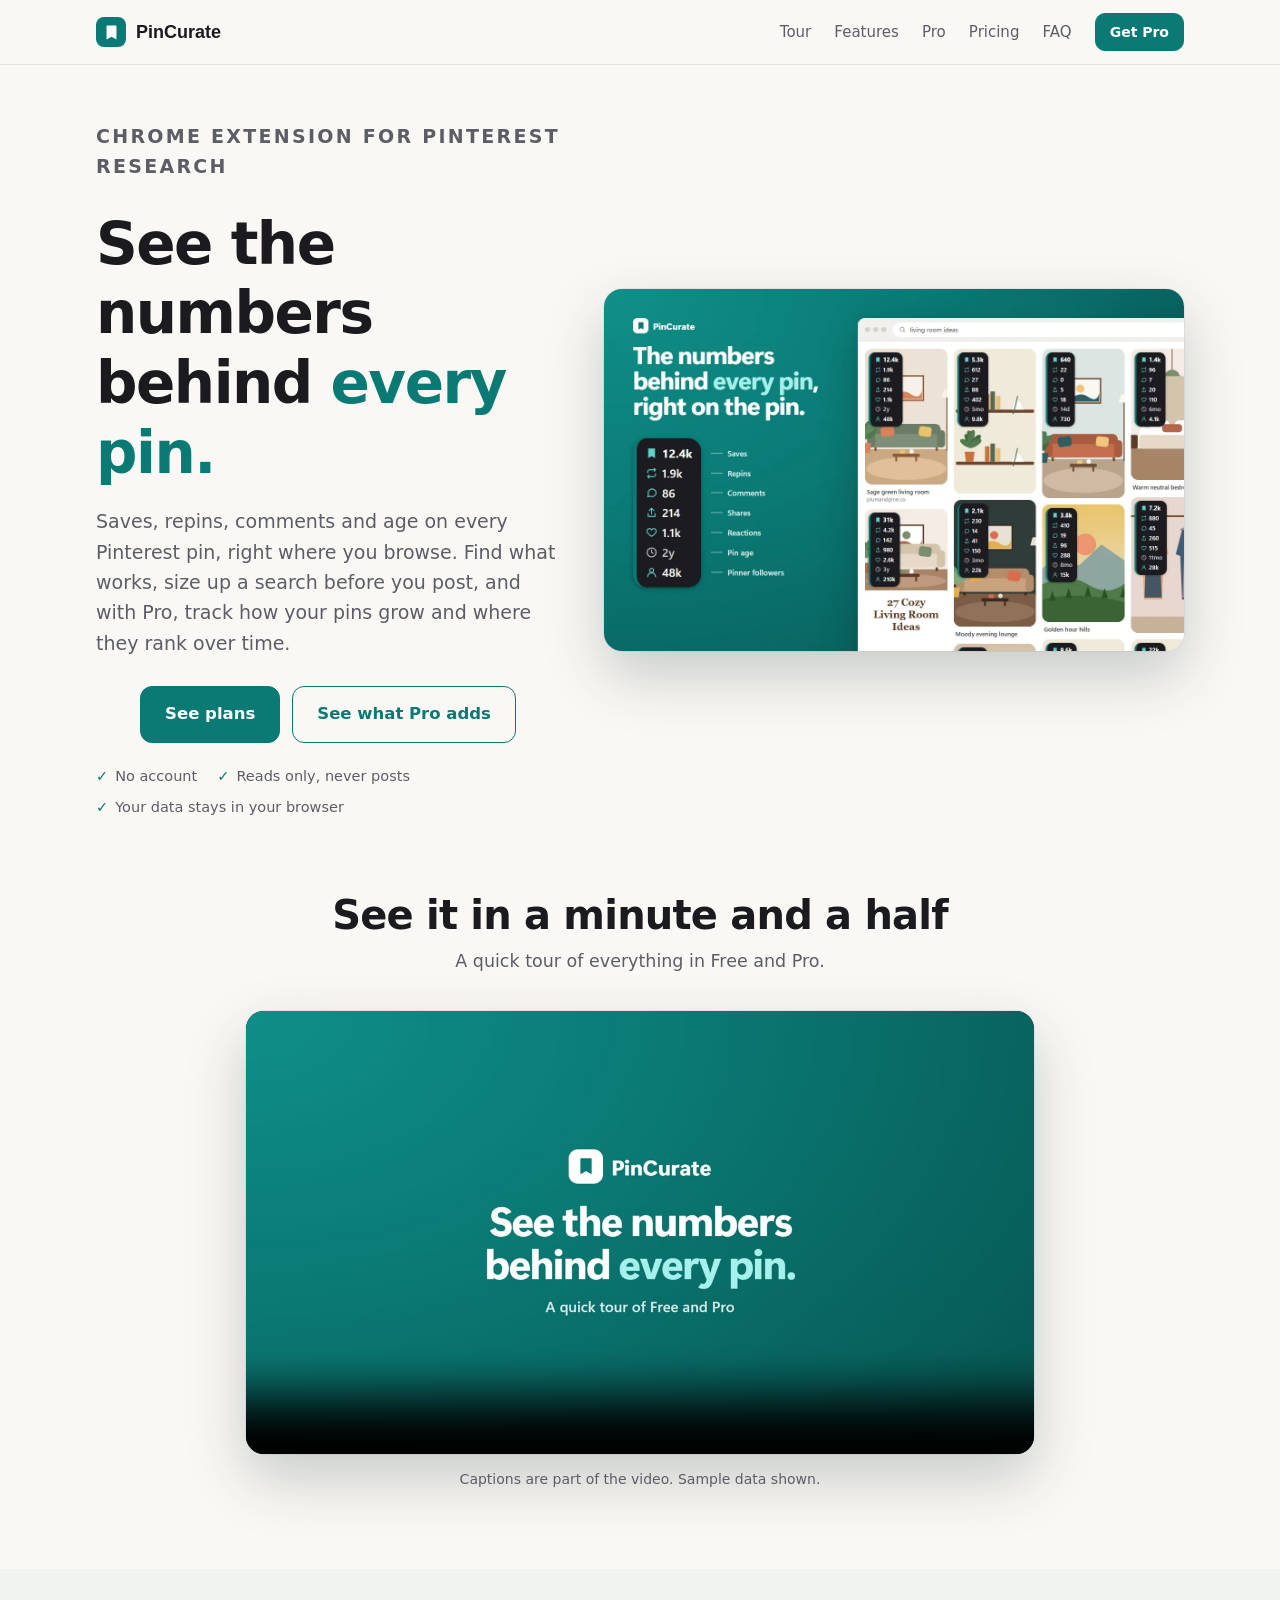
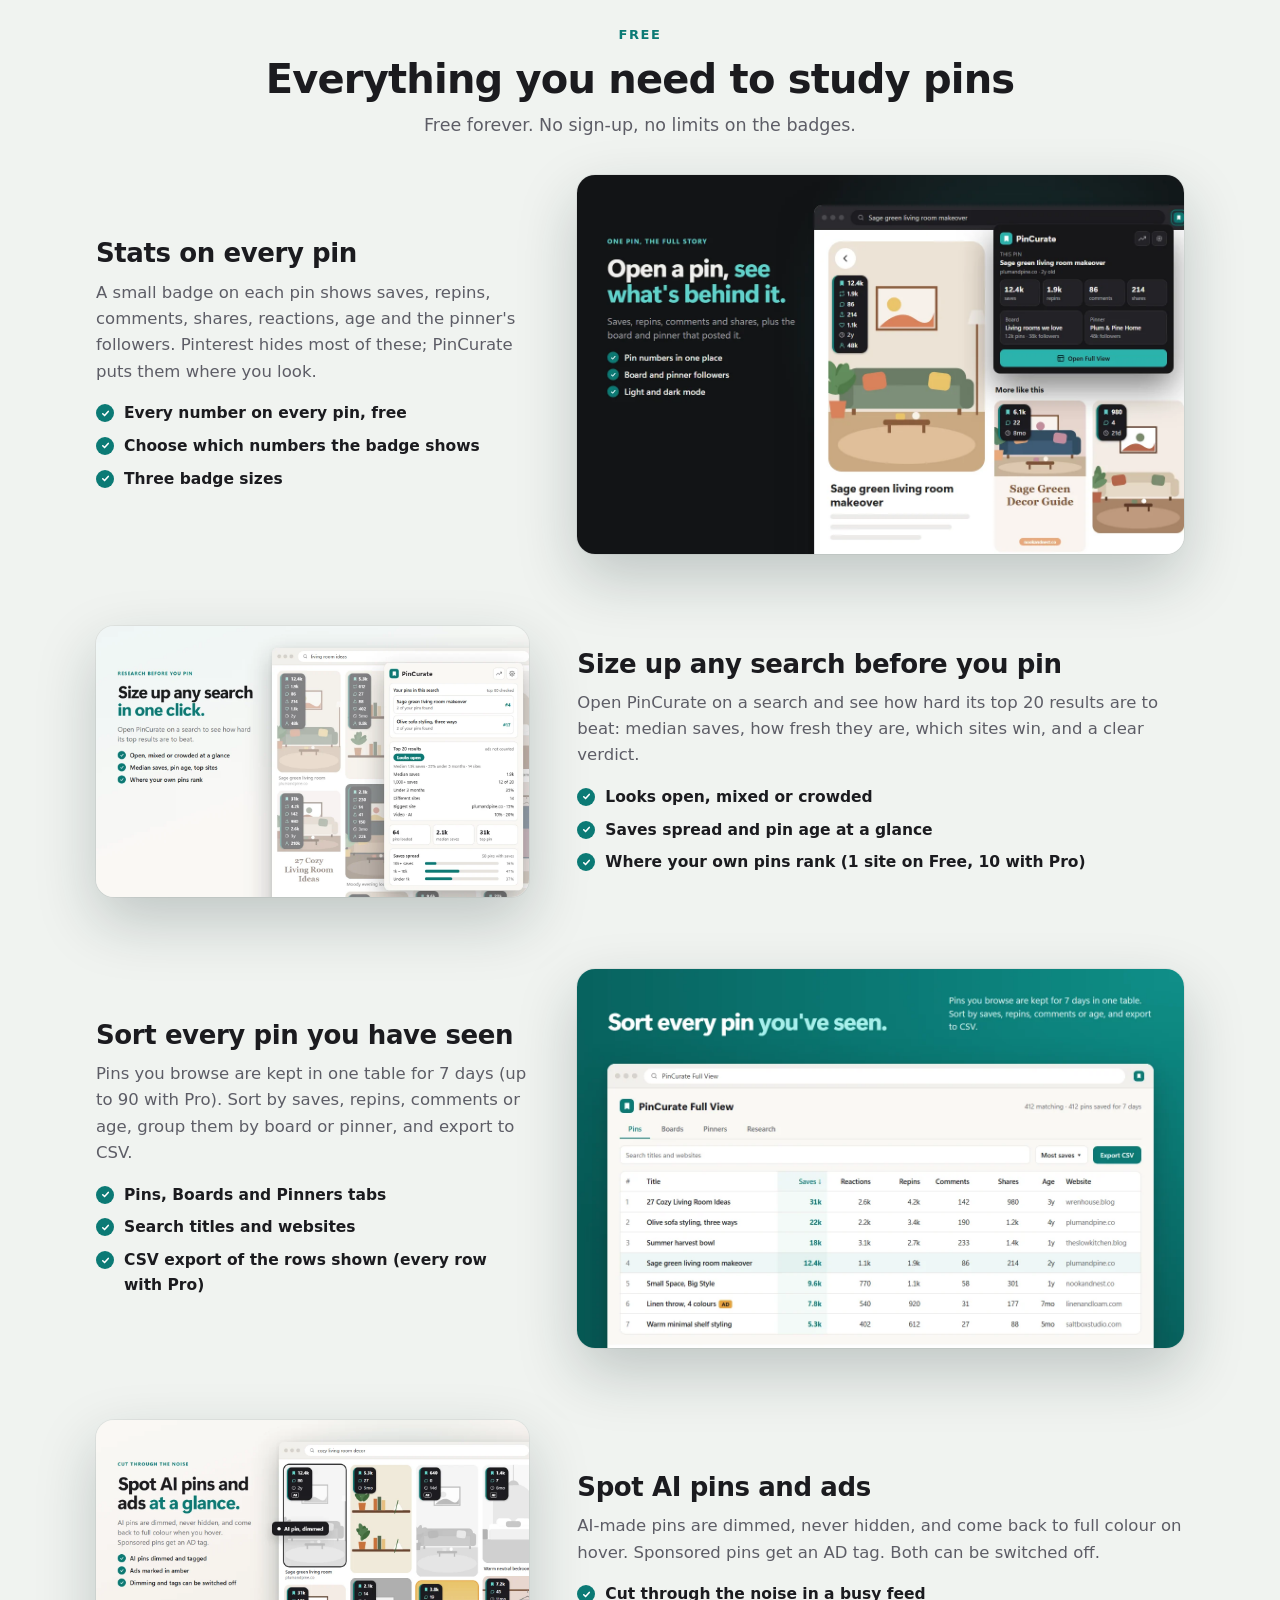
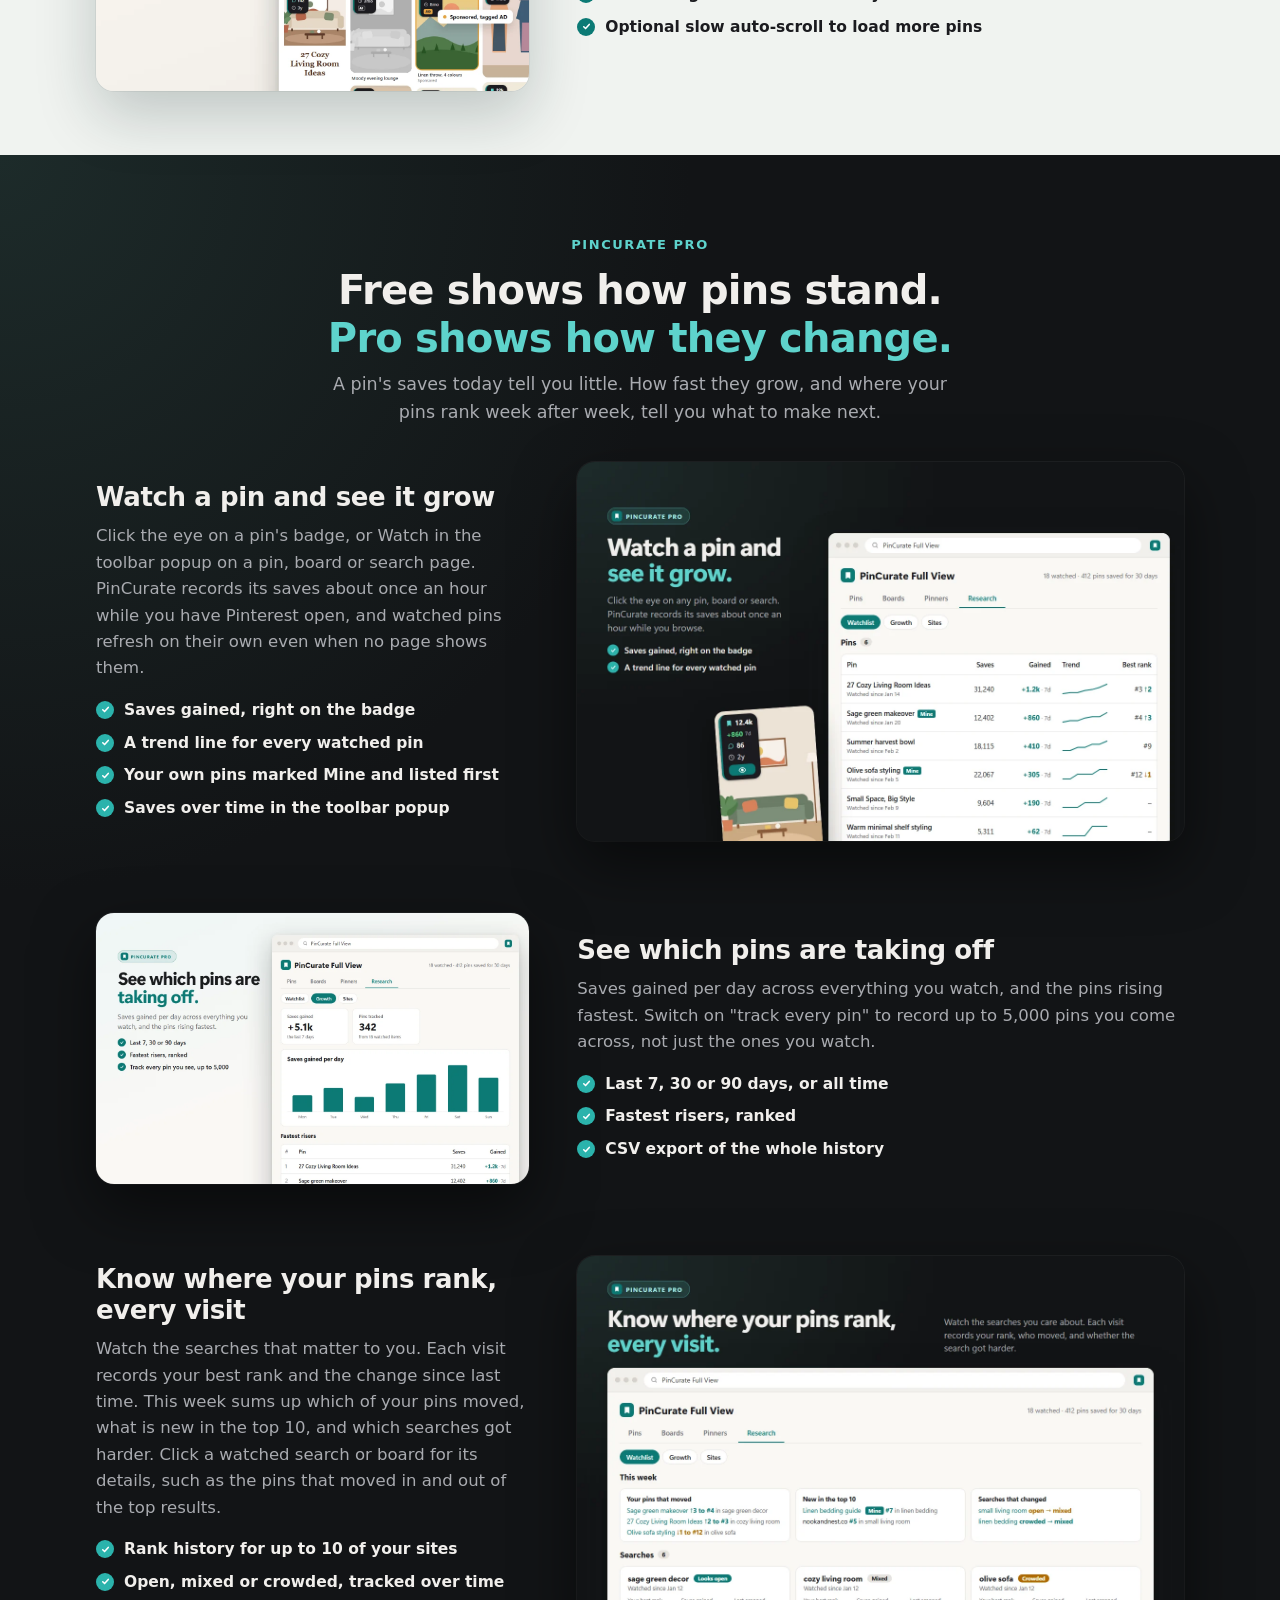
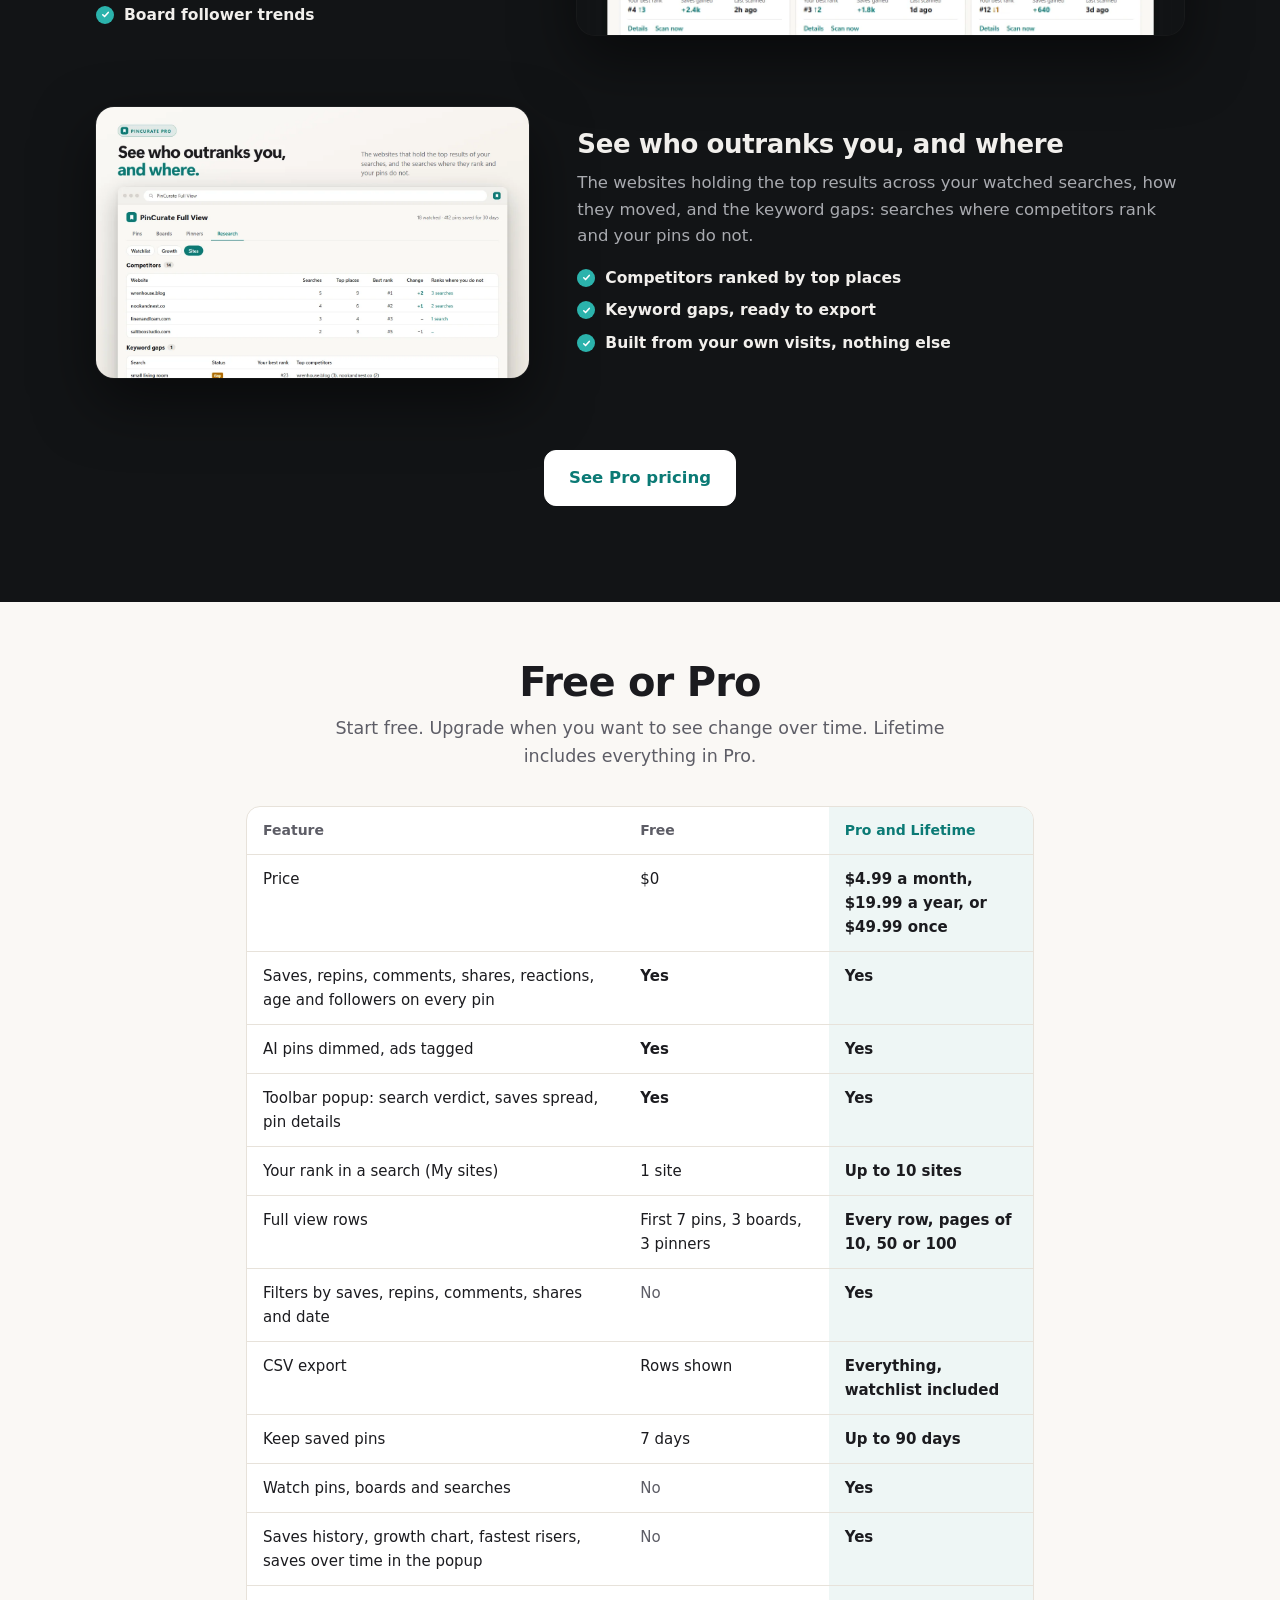
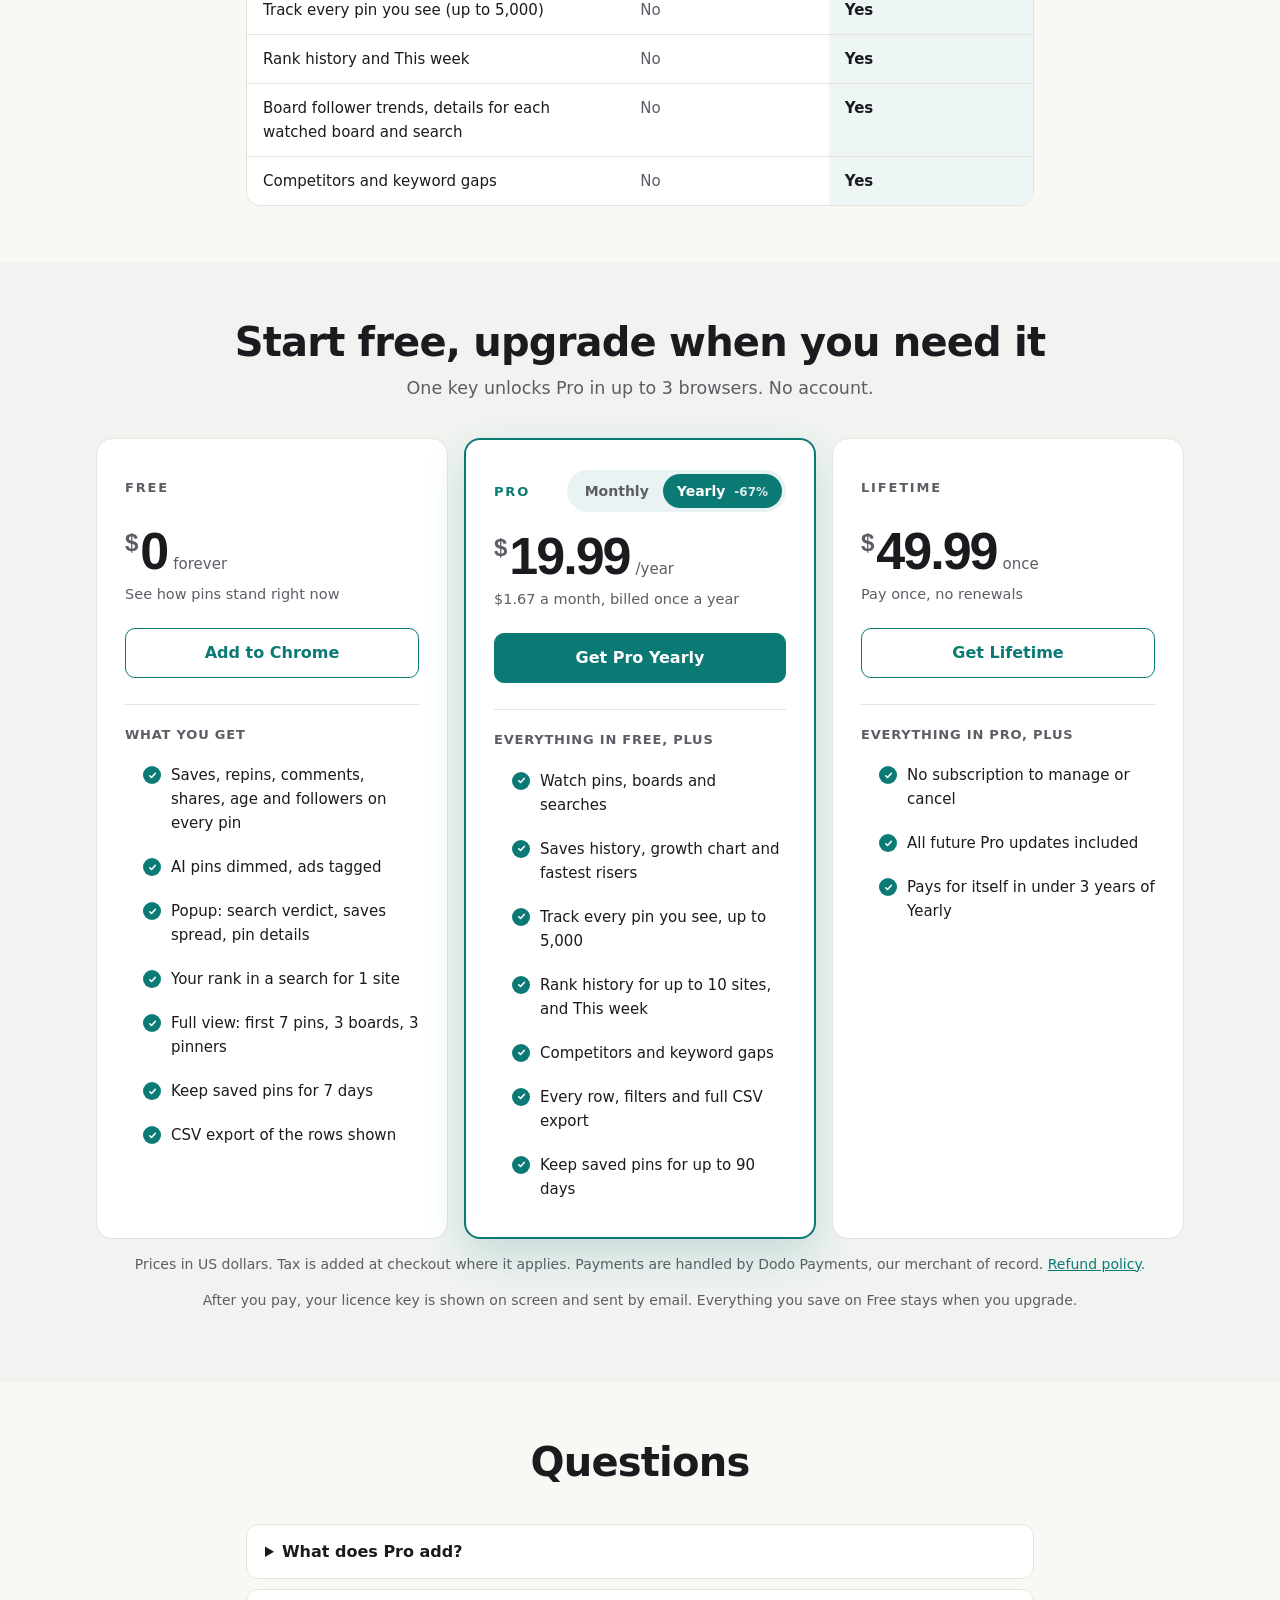
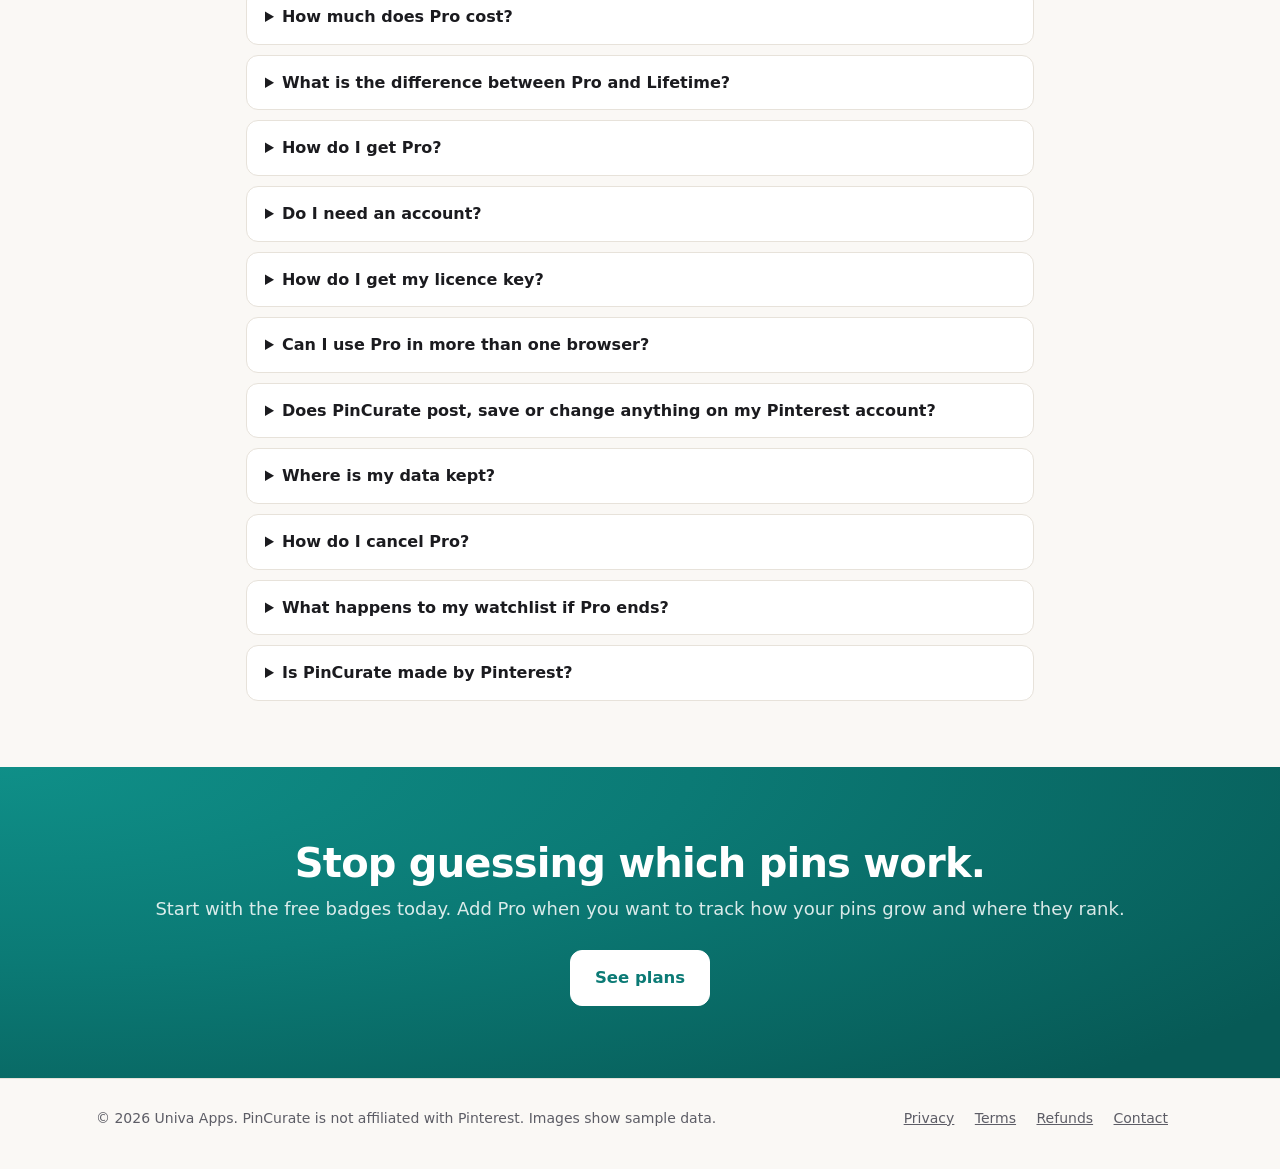
==== commit bac89a20: "Buttons to #pricing say See plans; drop the duplicate banner button Co-Authored-By: Claude Opus 5.5 " ====
--- a/index.html
+++ b/index.html
@@ -94,7 +94,7 @@
           <h1>See the numbers behind <span class="hl">every pin.</span></h1>
           <p class="hero-sub">Saves, repins, comments and age on every Pinterest pin, right where you browse. Find what works, size up a search before you post, and with Pro, track how your pins grow and where they rank over time.</p>
           <div class="actions">
-            <a class="btn lg" href="#pricing">Add to Chrome, it's free</a>
+            <a class="btn lg" href="#pricing">See plans</a>
             <a class="btn lg ghost" href="#pro">See what Pro adds</a>
           </div>
           <ul class="trust">
@@ -351,8 +351,7 @@
         <h2>Stop guessing which pins work.</h2>
         <p>Start with the free badges today. Add Pro when you want to track how your pins grow and where they rank.</p>
         <div class="actions">
-          <a class="btn lg light" href="#pricing">Add to Chrome, it's free</a>
-          <a class="btn lg outline-light" href="#pricing">See Pro pricing</a>
+          <a class="btn lg light" href="#pricing">See plans</a>
         </div>
       </div>
     </section>
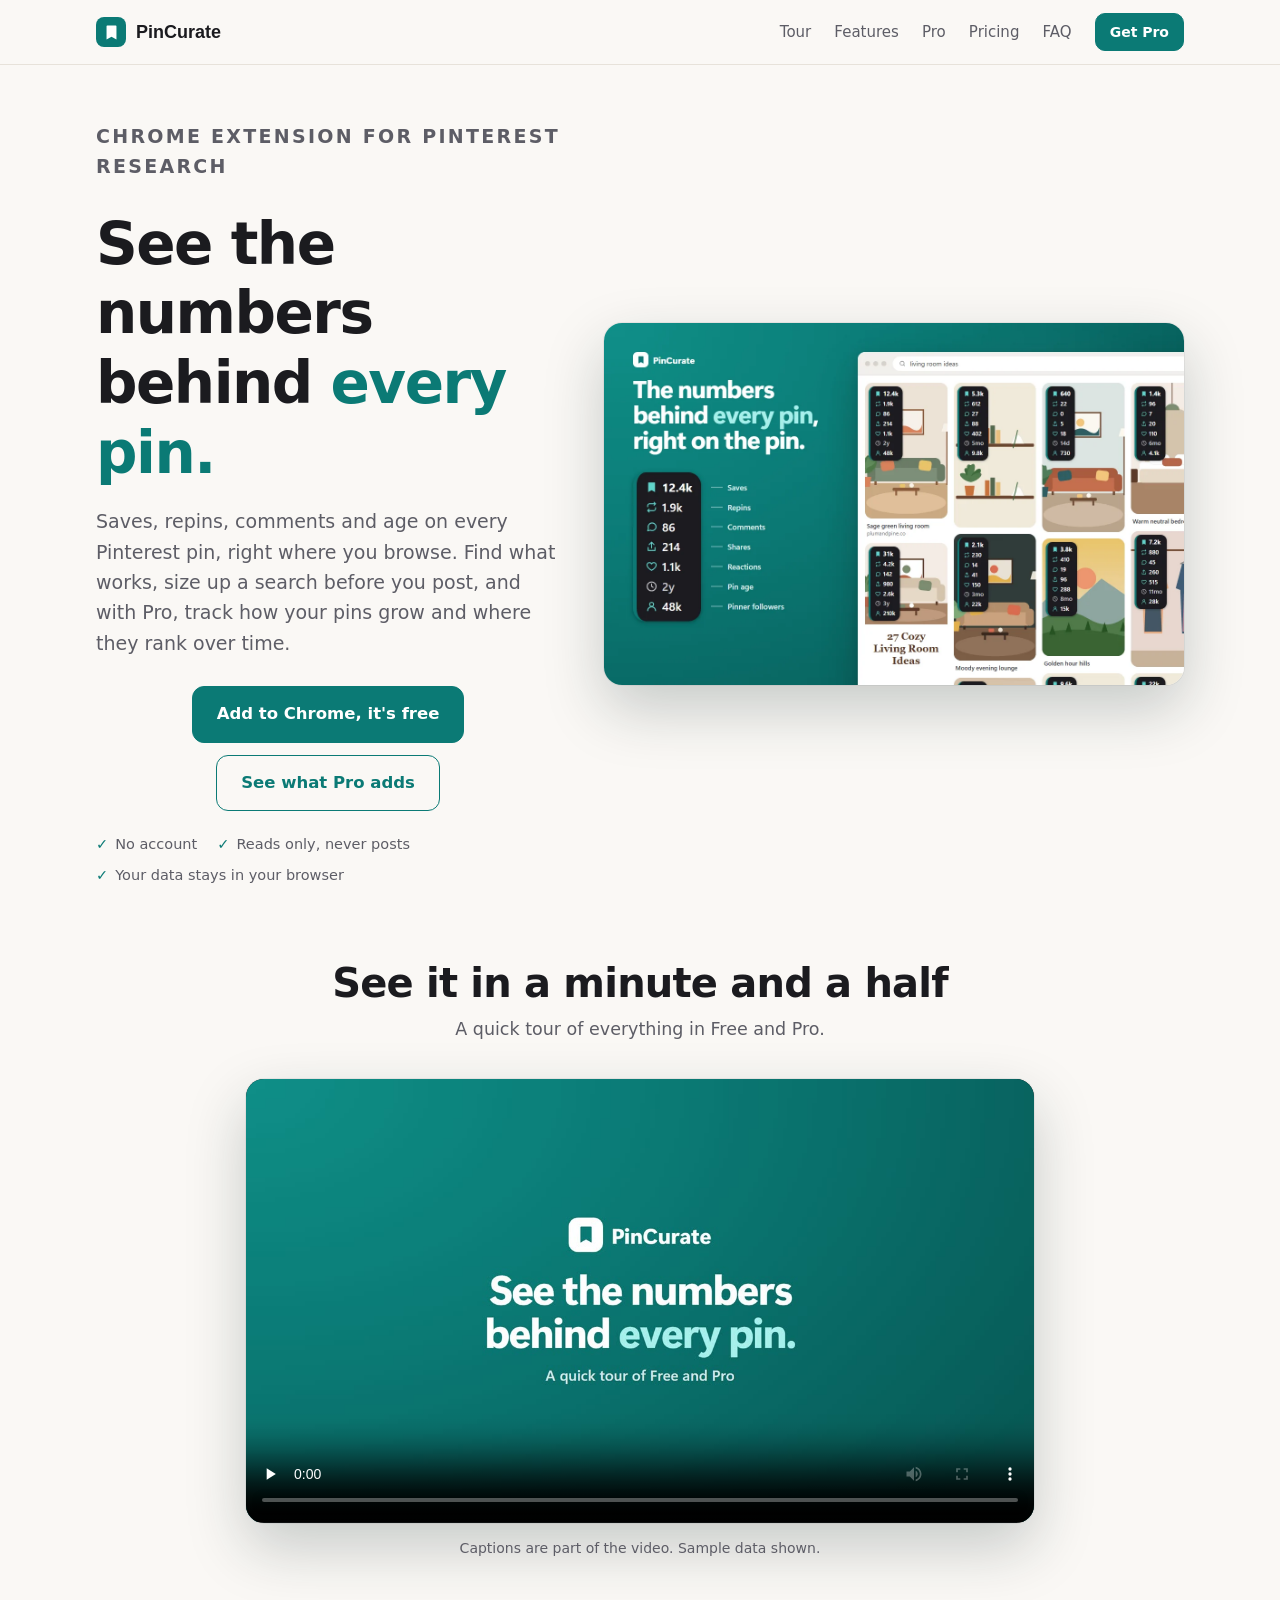
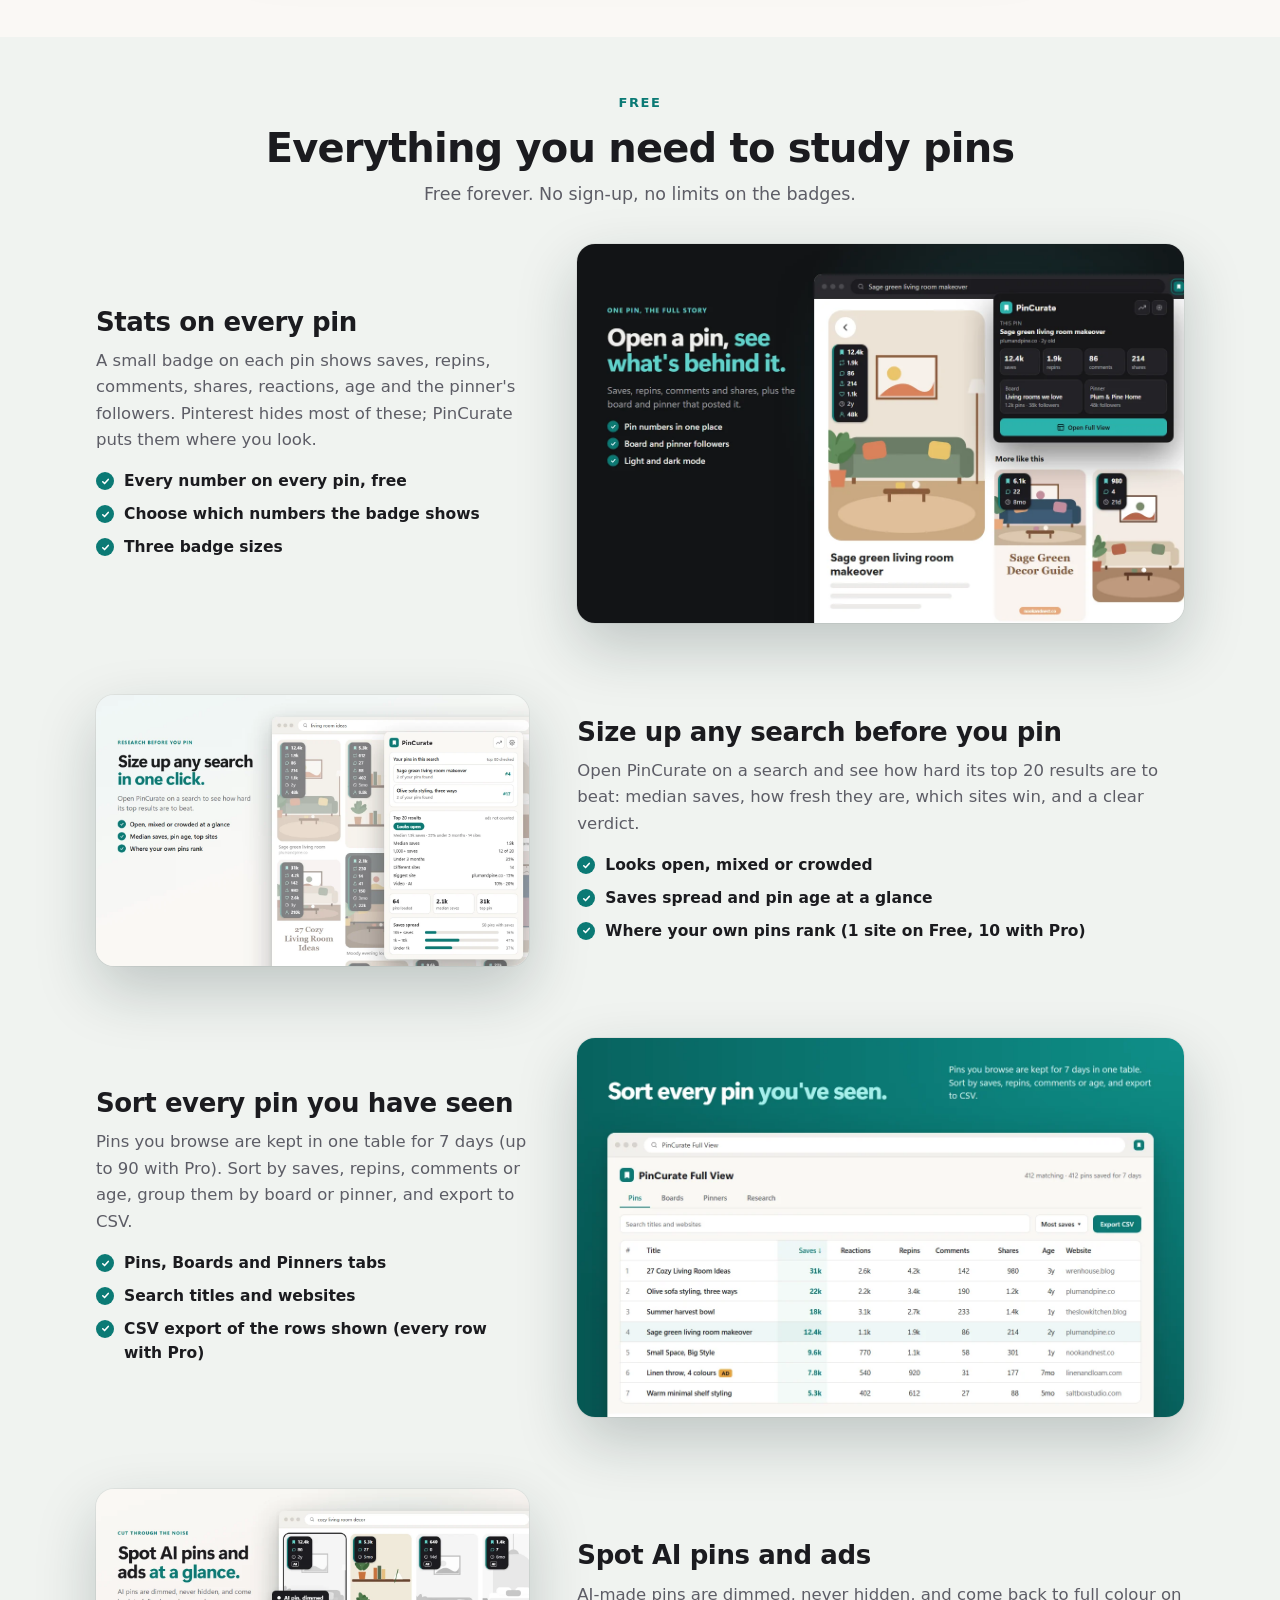
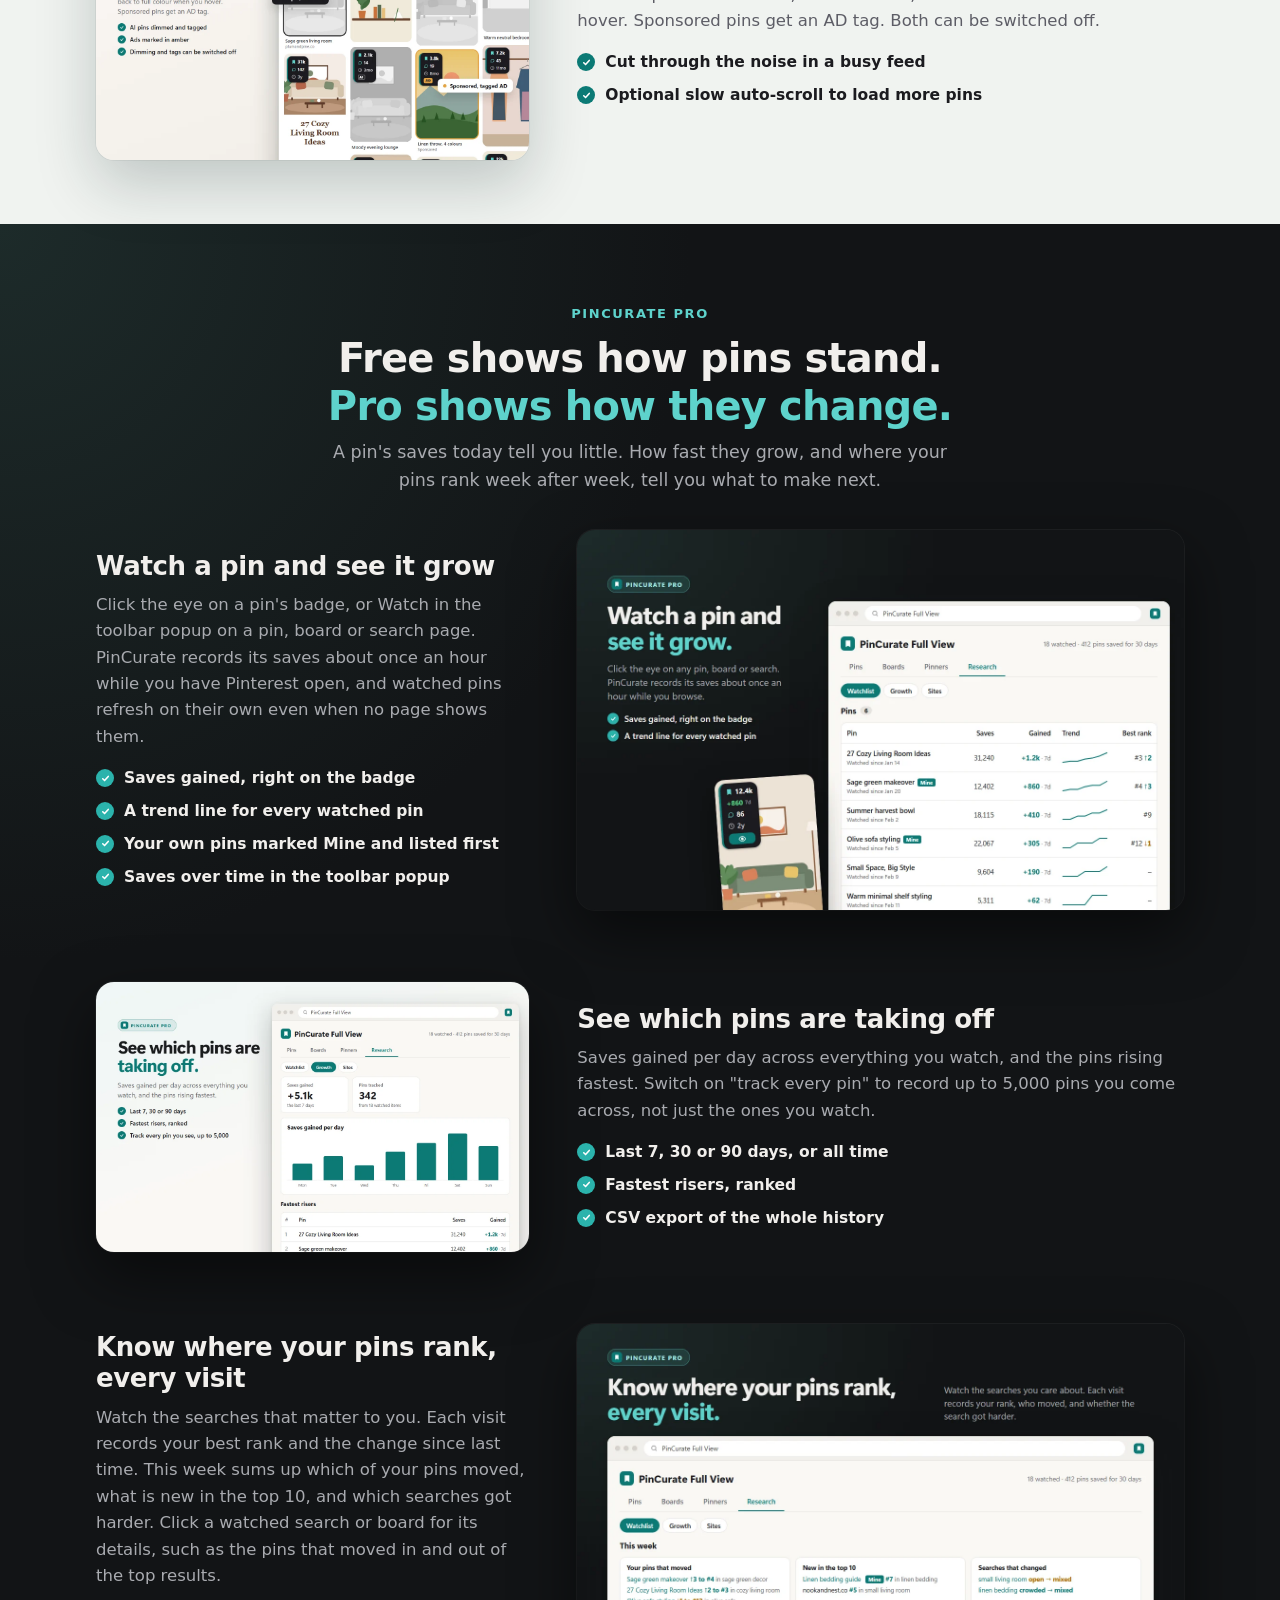
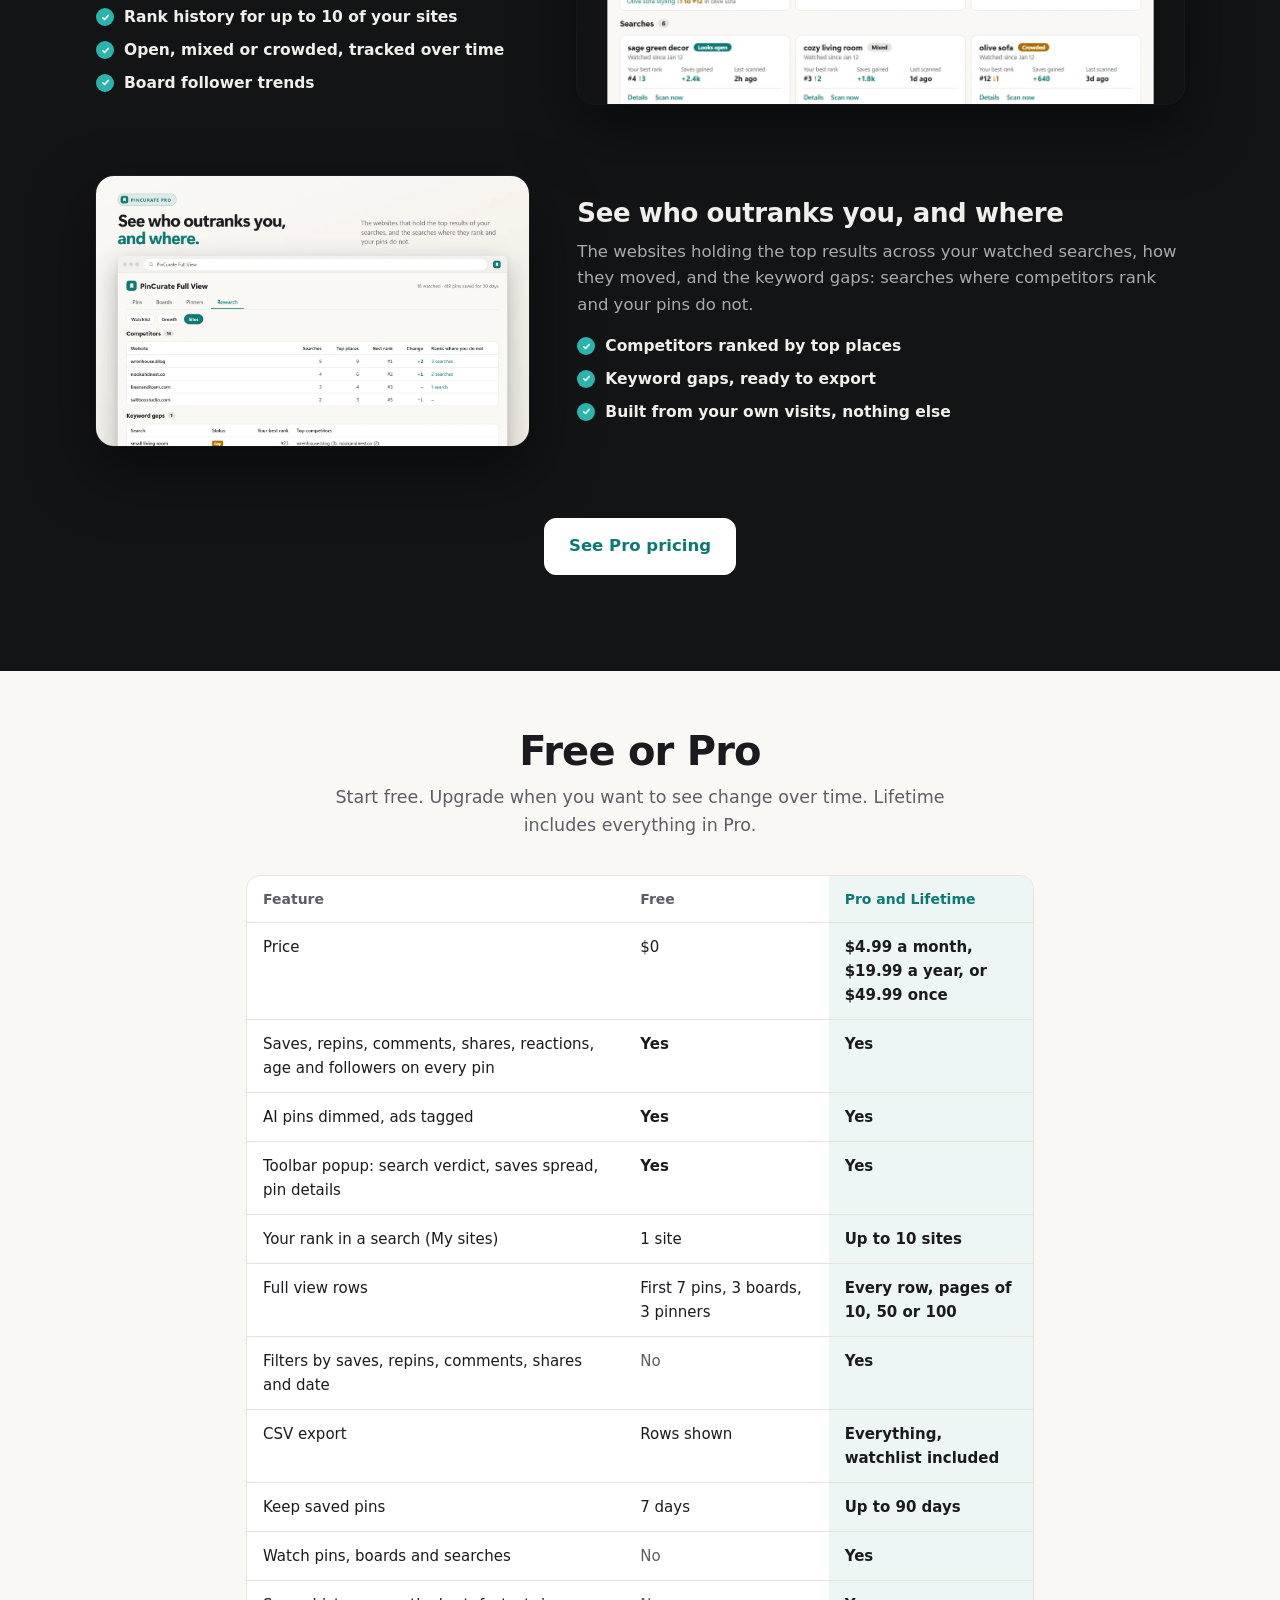
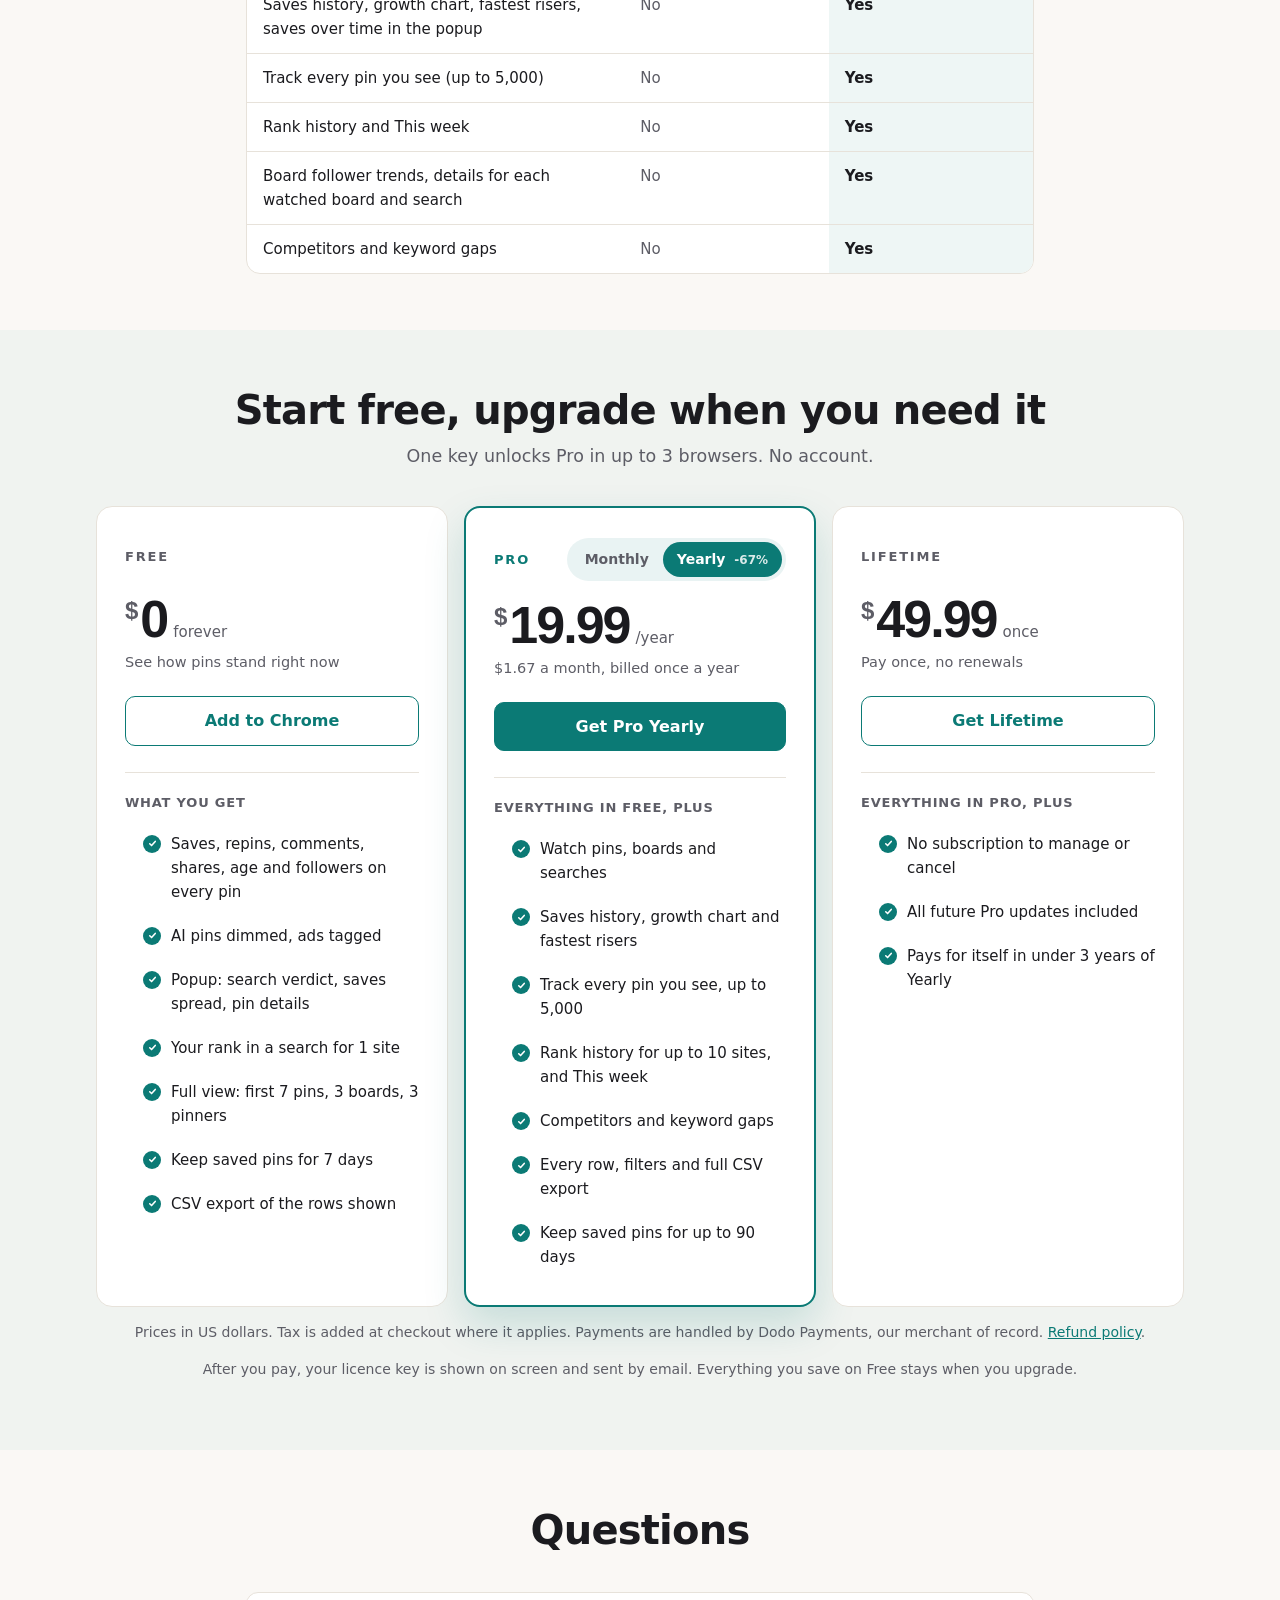
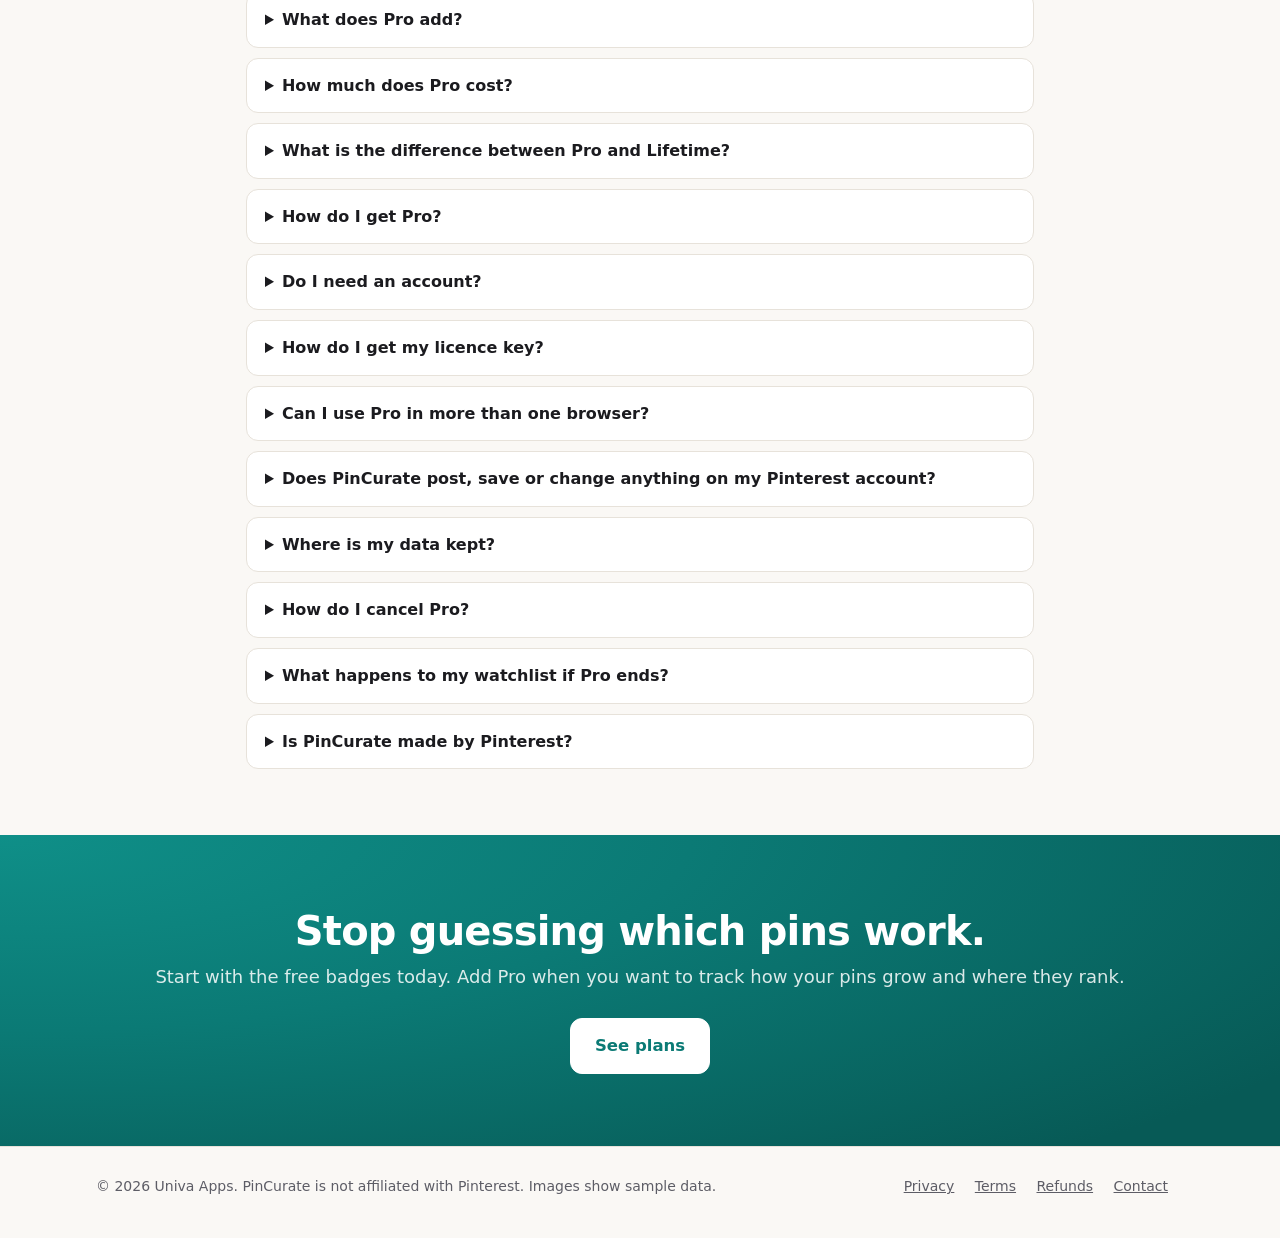
==== commit 4e595b2d: "Hero button says Add to Chrome, it's free again (still goes to #pricing) Co-Authored-By: Claude Opus" ====
--- a/index.html
+++ b/index.html
@@ -94,7 +94,7 @@
           <h1>See the numbers behind <span class="hl">every pin.</span></h1>
           <p class="hero-sub">Saves, repins, comments and age on every Pinterest pin, right where you browse. Find what works, size up a search before you post, and with Pro, track how your pins grow and where they rank over time.</p>
           <div class="actions">
-            <a class="btn lg" href="#pricing">See plans</a>
+            <a class="btn lg" href="#pricing">Add to Chrome, it's free</a>
             <a class="btn lg ghost" href="#pro">See what Pro adds</a>
           </div>
           <ul class="trust">
